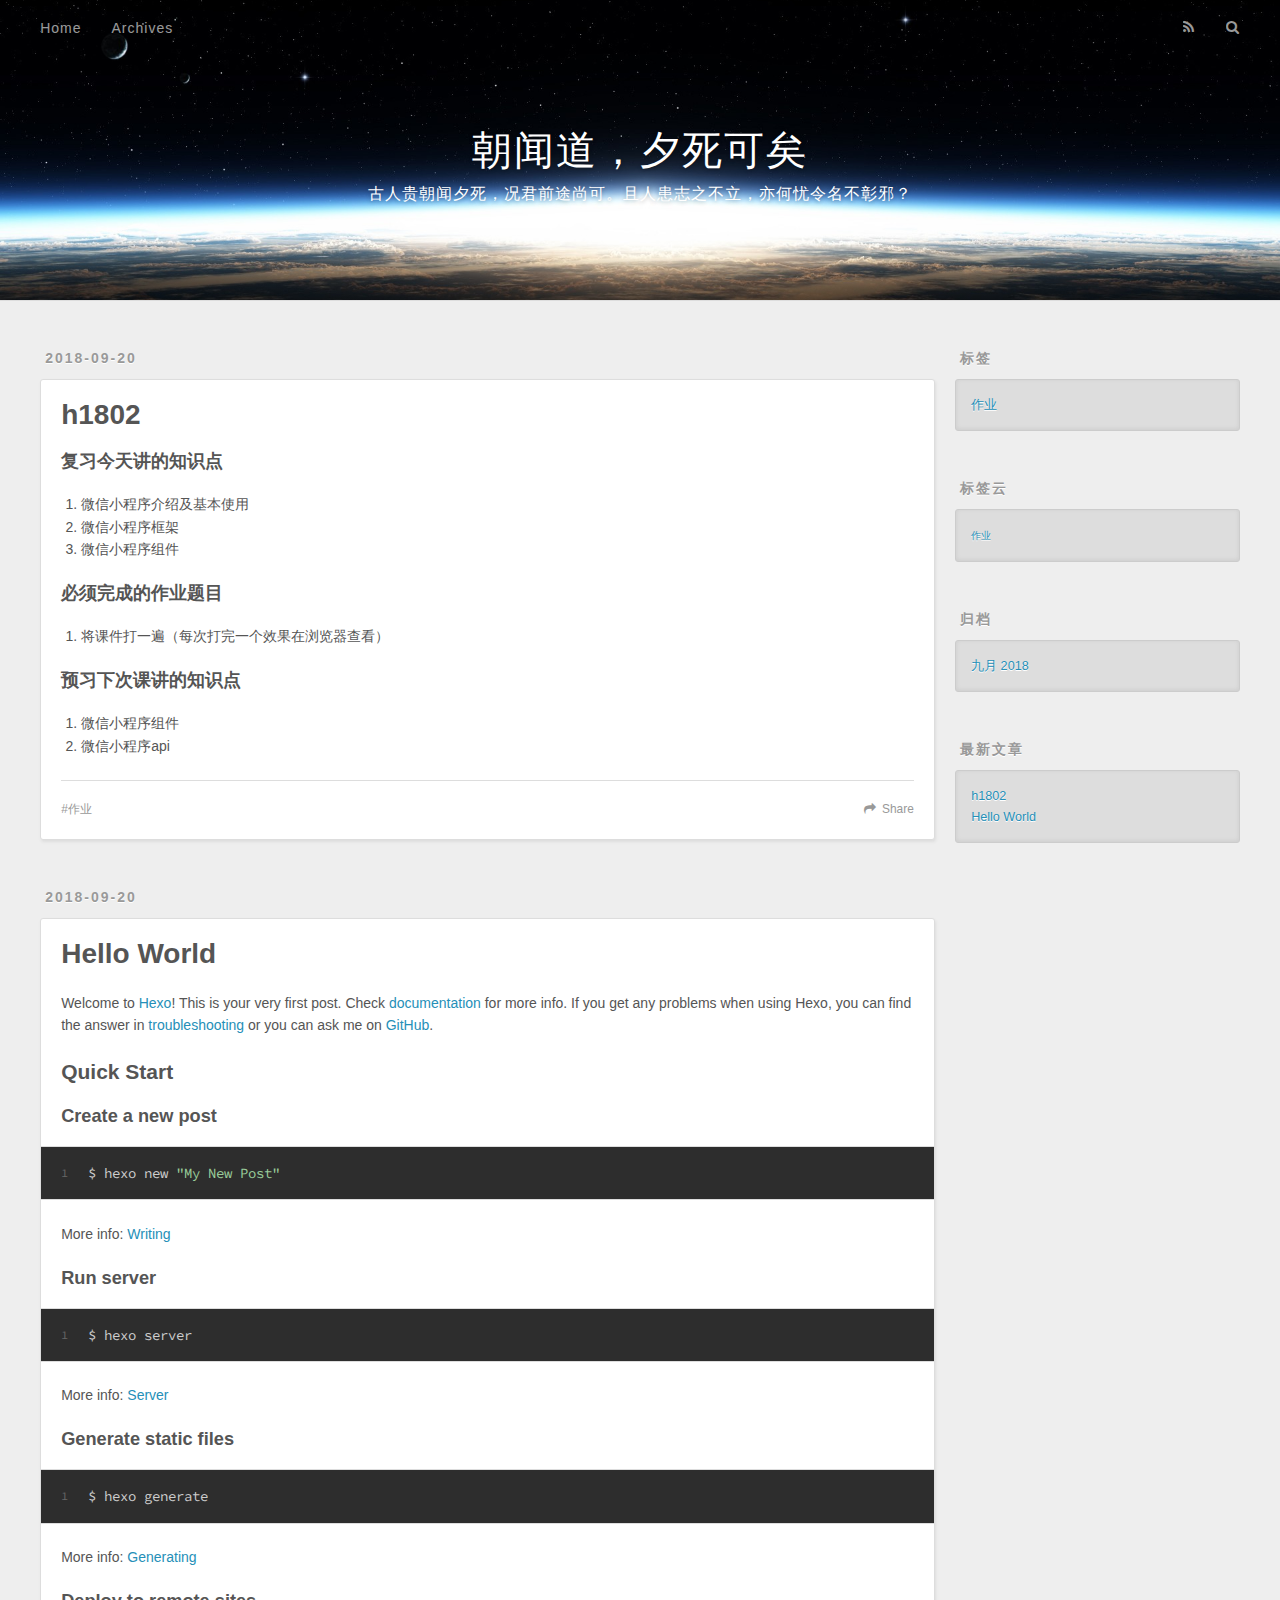
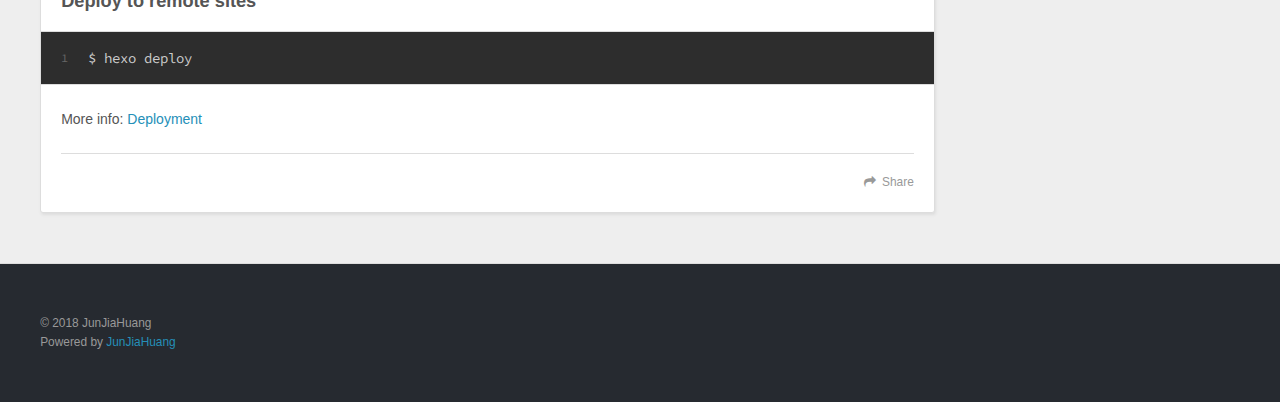
==== index.html @ ec591fe9 "Site updated: 2018-09-20 16:46:03" ====
<!DOCTYPE html>
<html>
<head>
  <meta charset="utf-8">
  

  
  <title>朝闻道，夕死可矣</title>
  <meta name="viewport" content="width=device-width, initial-scale=1, maximum-scale=1">
  <meta property="og:type" content="website">
<meta property="og:title" content="朝闻道，夕死可矣">
<meta property="og:url" content="https://oakeshuang.github.io/index.html">
<meta property="og:site_name" content="朝闻道，夕死可矣">
<meta property="og:locale" content="zh-CN">
<meta name="twitter:card" content="summary">
<meta name="twitter:title" content="朝闻道，夕死可矣">
  
    <link rel="alternate" href="/atom.xml" title="朝闻道，夕死可矣" type="application/atom+xml">
  
  
    <link rel="icon" href="/favicon.png">
  
  
    <link href="//fonts.googleapis.com/css?family=Source+Code+Pro" rel="stylesheet" type="text/css">
  
  <link rel="stylesheet" href="/css/style.css">
</head>

<body>
  <div id="container">
    <div id="wrap">
      <header id="header">
  <div id="banner"></div>
  <div id="header-outer" class="outer">
    <div id="header-title" class="inner">
      <h1 id="logo-wrap">
        <a href="/" id="logo">朝闻道，夕死可矣</a>
      </h1>
      
        <h2 id="subtitle-wrap">
          <a href="/" id="subtitle">古人贵朝闻夕死，况君前途尚可。且人患志之不立，亦何忧令名不彰邪？</a>
        </h2>
      
    </div>
    <div id="header-inner" class="inner">
      <nav id="main-nav">
        <a id="main-nav-toggle" class="nav-icon"></a>
        
          <a class="main-nav-link" href="/">Home</a>
        
          <a class="main-nav-link" href="/archives">Archives</a>
        
      </nav>
      <nav id="sub-nav">
        
          <a id="nav-rss-link" class="nav-icon" href="/atom.xml" title="RSS Feed"></a>
        
        <a id="nav-search-btn" class="nav-icon" title="搜索"></a>
      </nav>
      <div id="search-form-wrap">
        <form action="//google.com/search" method="get" accept-charset="UTF-8" class="search-form"><input type="search" name="q" class="search-form-input" placeholder="Search"><button type="submit" class="search-form-submit">&#xF002;</button><input type="hidden" name="sitesearch" value="https://oakeshuang.github.io"></form>
      </div>
    </div>
  </div>
</header>
      <div class="outer">
        <section id="main">
  
    <article id="post-作业" class="article article-type-post" itemscope itemprop="blogPost">
  <div class="article-meta">
    <a href="/2018/09/20/作业/" class="article-date">
  <time datetime="2018-09-20T04:34:14.000Z" itemprop="datePublished">2018-09-20</time>
</a>
    
  </div>
  <div class="article-inner">
    
    
      <header class="article-header">
        
  
    <h1 itemprop="name">
      <a class="article-title" href="/2018/09/20/作业/">h1802</a>
    </h1>
  

      </header>
    
    <div class="article-entry" itemprop="articleBody">
      
        <h3 id="复习今天讲的知识点"><a href="#复习今天讲的知识点" class="headerlink" title="复习今天讲的知识点"></a>复习今天讲的知识点</h3><ol>
<li>微信小程序介绍及基本使用</li>
<li>微信小程序框架</li>
<li>微信小程序组件</li>
</ol>
<h3 id="必须完成的作业题目"><a href="#必须完成的作业题目" class="headerlink" title="必须完成的作业题目"></a>必须完成的作业题目</h3><ol>
<li>将课件打一遍（每次打完一个效果在浏览器查看）</li>
</ol>
<h3 id="预习下次课讲的知识点"><a href="#预习下次课讲的知识点" class="headerlink" title="预习下次课讲的知识点"></a>预习下次课讲的知识点</h3><ol>
<li>微信小程序组件</li>
<li>微信小程序api</li>
</ol>

      
    </div>
    <footer class="article-footer">
      <a data-url="https://oakeshuang.github.io/2018/09/20/作业/" data-id="cjmac04m60001xkizl64sdltg" class="article-share-link">Share</a>
      
      
  <ul class="article-tag-list"><li class="article-tag-list-item"><a class="article-tag-list-link" href="/tags/作业/">作业</a></li></ul>

    </footer>
  </div>
  
</article>


  
    <article id="post-hello-world" class="article article-type-post" itemscope itemprop="blogPost">
  <div class="article-meta">
    <a href="/2018/09/20/hello-world/" class="article-date">
  <time datetime="2018-09-20T03:56:49.287Z" itemprop="datePublished">2018-09-20</time>
</a>
    
  </div>
  <div class="article-inner">
    
    
      <header class="article-header">
        
  
    <h1 itemprop="name">
      <a class="article-title" href="/2018/09/20/hello-world/">Hello World</a>
    </h1>
  

      </header>
    
    <div class="article-entry" itemprop="articleBody">
      
        <p>Welcome to <a href="https://hexo.io/" target="_blank" rel="noopener">Hexo</a>! This is your very first post. Check <a href="https://hexo.io/docs/" target="_blank" rel="noopener">documentation</a> for more info. If you get any problems when using Hexo, you can find the answer in <a href="https://hexo.io/docs/troubleshooting.html" target="_blank" rel="noopener">troubleshooting</a> or you can ask me on <a href="https://github.com/hexojs/hexo/issues" target="_blank" rel="noopener">GitHub</a>.</p>
<h2 id="Quick-Start"><a href="#Quick-Start" class="headerlink" title="Quick Start"></a>Quick Start</h2><h3 id="Create-a-new-post"><a href="#Create-a-new-post" class="headerlink" title="Create a new post"></a>Create a new post</h3><figure class="highlight bash"><table><tr><td class="gutter"><pre><span class="line">1</span><br></pre></td><td class="code"><pre><span class="line">$ hexo new <span class="string">"My New Post"</span></span><br></pre></td></tr></table></figure>
<p>More info: <a href="https://hexo.io/docs/writing.html" target="_blank" rel="noopener">Writing</a></p>
<h3 id="Run-server"><a href="#Run-server" class="headerlink" title="Run server"></a>Run server</h3><figure class="highlight bash"><table><tr><td class="gutter"><pre><span class="line">1</span><br></pre></td><td class="code"><pre><span class="line">$ hexo server</span><br></pre></td></tr></table></figure>
<p>More info: <a href="https://hexo.io/docs/server.html" target="_blank" rel="noopener">Server</a></p>
<h3 id="Generate-static-files"><a href="#Generate-static-files" class="headerlink" title="Generate static files"></a>Generate static files</h3><figure class="highlight bash"><table><tr><td class="gutter"><pre><span class="line">1</span><br></pre></td><td class="code"><pre><span class="line">$ hexo generate</span><br></pre></td></tr></table></figure>
<p>More info: <a href="https://hexo.io/docs/generating.html" target="_blank" rel="noopener">Generating</a></p>
<h3 id="Deploy-to-remote-sites"><a href="#Deploy-to-remote-sites" class="headerlink" title="Deploy to remote sites"></a>Deploy to remote sites</h3><figure class="highlight bash"><table><tr><td class="gutter"><pre><span class="line">1</span><br></pre></td><td class="code"><pre><span class="line">$ hexo deploy</span><br></pre></td></tr></table></figure>
<p>More info: <a href="https://hexo.io/docs/deployment.html" target="_blank" rel="noopener">Deployment</a></p>

      
    </div>
    <footer class="article-footer">
      <a data-url="https://oakeshuang.github.io/2018/09/20/hello-world/" data-id="cjmac04km0000xkiz90jzgqyy" class="article-share-link">Share</a>
      
      
    </footer>
  </div>
  
</article>


  


</section>
        
          <aside id="sidebar">
  
    

  
    
  <div class="widget-wrap">
    <h3 class="widget-title">标签</h3>
    <div class="widget">
      <ul class="tag-list"><li class="tag-list-item"><a class="tag-list-link" href="/tags/作业/">作业</a></li></ul>
    </div>
  </div>


  
    
  <div class="widget-wrap">
    <h3 class="widget-title">标签云</h3>
    <div class="widget tagcloud">
      <a href="/tags/作业/" style="font-size: 10px;">作业</a>
    </div>
  </div>

  
    
  <div class="widget-wrap">
    <h3 class="widget-title">归档</h3>
    <div class="widget">
      <ul class="archive-list"><li class="archive-list-item"><a class="archive-list-link" href="/archives/2018/09/">九月 2018</a></li></ul>
    </div>
  </div>


  
    
  <div class="widget-wrap">
    <h3 class="widget-title">最新文章</h3>
    <div class="widget">
      <ul>
        
          <li>
            <a href="/2018/09/20/作业/">h1802</a>
          </li>
        
          <li>
            <a href="/2018/09/20/hello-world/">Hello World</a>
          </li>
        
      </ul>
    </div>
  </div>

  
</aside>
        
      </div>
      <footer id="footer">
  
  <div class="outer">
    <div id="footer-info" class="inner">
      &copy; 2018 JunJiaHuang<br>
      Powered by <a href="https://oakeshuang.github.io/" target="_blank">JunJiaHuang</a>
    </div>
  </div>
</footer>
    </div>
    <nav id="mobile-nav">
  
    <a href="/" class="mobile-nav-link">Home</a>
  
    <a href="/archives" class="mobile-nav-link">Archives</a>
  
</nav>
    

<script src="/js/jquery.min.js"></script>


  <link rel="stylesheet" href="/fancybox/jquery.fancybox.css">
  <script src="/fancybox/jquery.fancybox.pack.js"></script>


<script src="/js/script.js"></script>



  </div>
</body>
</html>
---- css/style.css ----
body {
  width: 100%;
}
body:before,
body:after {
  content: "";
  display: table;
}
body:after {
  clear: both;
}
html,
body,
div,
span,
applet,
object,
iframe,
h1,
h2,
h3,
h4,
h5,
h6,
p,
blockquote,
pre,
a,
abbr,
acronym,
address,
big,
cite,
code,
del,
dfn,
em,
img,
ins,
kbd,
q,
s,
samp,
small,
strike,
strong,
sub,
sup,
tt,
var,
dl,
dt,
dd,
ol,
ul,
li,
fieldset,
form,
label,
legend,
table,
caption,
tbody,
tfoot,
thead,
tr,
th,
td {
  margin: 0;
  padding: 0;
  border: 0;
  outline: 0;
  font-weight: inherit;
  font-style: inherit;
  font-family: inherit;
  font-size: 100%;
  vertical-align: baseline;
}
body {
  line-height: 1;
  color: #000;
  background: #fff;
}
ol,
ul {
  list-style: none;
}
table {
  border-collapse: separate;
  border-spacing: 0;
  vertical-align: middle;
}
caption,
th,
td {
  text-align: left;
  font-weight: normal;
  vertical-align: middle;
}
a img {
  border: none;
}
input,
button {
  margin: 0;
  padding: 0;
}
input::-moz-focus-inner,
button::-moz-focus-inner {
  border: 0;
  padding: 0;
}
@font-face {
  font-family: FontAwesome;
  font-style: normal;
  font-weight: normal;
  src: url("fonts/fontawesome-webfont.eot?v=#4.0.3");
  src: url("fonts/fontawesome-webfont.eot?#iefix&v=#4.0.3") format("embedded-opentype"), url("fonts/fontawesome-webfont.woff?v=#4.0.3") format("woff"), url("fonts/fontawesome-webfont.ttf?v=#4.0.3") format("truetype"), url("fonts/fontawesome-webfont.svg#fontawesomeregular?v=#4.0.3") format("svg");
}
html,
body,
#container {
  height: 100%;
}
body {
  background: #eee;
  font: 14px -apple-system, BlinkMacSystemFont, "Segoe UI", "Roboto", "Oxygen", "Ubuntu", "Cantarell", "Fira Sans", "Droid Sans", "Helvetica Neue", sans-serif;
  -webkit-text-size-adjust: 100%;
}
.outer {
  max-width: 1220px;
  margin: 0 auto;
  padding: 0 20px;
}
.outer:before,
.outer:after {
  content: "";
  display: table;
}
.outer:after {
  clear: both;
}
.inner {
  display: inline;
  float: left;
  width: 98.33333333333333%;
  margin: 0 0.833333333333333%;
}
.left,
.alignleft {
  float: left;
}
.right,
.alignright {
  float: right;
}
.clear {
  clear: both;
}
#container {
  position: relative;
}
.mobile-nav-on {
  overflow: hidden;
}
#wrap {
  height: 100%;
  width: 100%;
  position: absolute;
  top: 0;
  left: 0;
  -webkit-transition: 0.2s ease-out;
  -moz-transition: 0.2s ease-out;
  -ms-transition: 0.2s ease-out;
  transition: 0.2s ease-out;
  z-index: 1;
  background: #eee;
}
.mobile-nav-on #wrap {
  left: 280px;
}
@media screen and (min-width: 768px) {
  #main {
    display: inline;
    float: left;
    width: 73.33333333333333%;
    margin: 0 0.833333333333333%;
  }
}
.article-date,
.article-category-link,
.archive-year,
.widget-title {
  text-decoration: none;
  text-transform: uppercase;
  letter-spacing: 2px;
  color: #999;
  margin-bottom: 1em;
  margin-left: 5px;
  line-height: 1em;
  text-shadow: 0 1px #fff;
  font-weight: bold;
}
.article-inner,
.archive-article-inner {
  background: #fff;
  -webkit-box-shadow: 1px 2px 3px #ddd;
  box-shadow: 1px 2px 3px #ddd;
  border: 1px solid #ddd;
  border-radius: 3px;
}
.article-entry h1,
.widget h1 {
  font-size: 2em;
}
.article-entry h2,
.widget h2 {
  font-size: 1.5em;
}
.article-entry h3,
.widget h3 {
  font-size: 1.3em;
}
.article-entry h4,
.widget h4 {
  font-size: 1.2em;
}
.article-entry h5,
.widget h5 {
  font-size: 1em;
}
.article-entry h6,
.widget h6 {
  font-size: 1em;
  color: #999;
}
.article-entry hr,
.widget hr {
  border: 1px dashed #ddd;
}
.article-entry strong,
.widget strong {
  font-weight: bold;
}
.article-entry em,
.widget em,
.article-entry cite,
.widget cite {
  font-style: italic;
}
.article-entry sup,
.widget sup,
.article-entry sub,
.widget sub {
  font-size: 0.75em;
  line-height: 0;
  position: relative;
  vertical-align: baseline;
}
.article-entry sup,
.widget sup {
  top: -0.5em;
}
.article-entry sub,
.widget sub {
  bottom: -0.2em;
}
.article-entry small,
.widget small {
  font-size: 0.85em;
}
.article-entry acronym,
.widget acronym,
.article-entry abbr,
.widget abbr {
  border-bottom: 1px dotted;
}
.article-entry ul,
.widget ul,
.article-entry ol,
.widget ol,
.article-entry dl,
.widget dl {
  margin: 0 20px;
  line-height: 1.6em;
}
.article-entry ul ul,
.widget ul ul,
.article-entry ol ul,
.widget ol ul,
.article-entry ul ol,
.widget ul ol,
.article-entry ol ol,
.widget ol ol {
  margin-top: 0;
  margin-bottom: 0;
}
.article-entry ul,
.widget ul {
  list-style: disc;
}
.article-entry ol,
.widget ol {
  list-style: decimal;
}
.article-entry dt,
.widget dt {
  font-weight: bold;
}
#header {
  height: 300px;
  position: relative;
  border-bottom: 1px solid #ddd;
}
#header:before,
#header:after {
  content: "";
  position: absolute;
  left: 0;
  right: 0;
  height: 40px;
}
#header:before {
  top: 0;
  background: -webkit-linear-gradient(rgba(0,0,0,0.2), transparent);
  background: -moz-linear-gradient(rgba(0,0,0,0.2), transparent);
  background: -ms-linear-gradient(rgba(0,0,0,0.2), transparent);
  background: linear-gradient(rgba(0,0,0,0.2), transparent);
}
#header:after {
  bottom: 0;
  background: -webkit-linear-gradient(transparent, rgba(0,0,0,0.2));
  background: -moz-linear-gradient(transparent, rgba(0,0,0,0.2));
  background: -ms-linear-gradient(transparent, rgba(0,0,0,0.2));
  background: linear-gradient(transparent, rgba(0,0,0,0.2));
}
#header-outer {
  height: 100%;
  position: relative;
}
#header-inner {
  position: relative;
  overflow: hidden;
}
#banner {
  position: absolute;
  top: 0;
  left: 0;
  width: 100%;
  height: 100%;
  background: url("images/banner.jpg") center #000;
  -webkit-background-size: cover;
  -moz-background-size: cover;
  background-size: cover;
  z-index: -1;
}
#header-title {
  text-align: center;
  height: 40px;
  position: absolute;
  top: 50%;
  left: 0;
  margin-top: -20px;
}
#logo,
#subtitle {
  text-decoration: none;
  color: #fff;
  font-weight: 300;
  text-shadow: 0 1px 4px rgba(0,0,0,0.3);
}
#logo {
  font-size: 40px;
  line-height: 40px;
  letter-spacing: 2px;
}
#subtitle {
  font-size: 16px;
  line-height: 16px;
  letter-spacing: 1px;
}
#subtitle-wrap {
  margin-top: 16px;
}
#main-nav {
  float: left;
  margin-left: -15px;
}
.nav-icon,
.main-nav-link {
  float: left;
  color: #fff;
  opacity: 0.6;
  text-decoration: none;
  text-shadow: 0 1px rgba(0,0,0,0.2);
  -webkit-transition: opacity 0.2s;
  -moz-transition: opacity 0.2s;
  -ms-transition: opacity 0.2s;
  transition: opacity 0.2s;
  display: block;
  padding: 20px 15px;
}
.nav-icon:hover,
.main-nav-link:hover {
  opacity: 1;
}
.nav-icon {
  font-family: FontAwesome;
  text-align: center;
  font-size: 14px;
  width: 14px;
  height: 14px;
  padding: 20px 15px;
  position: relative;
  cursor: pointer;
}
.main-nav-link {
  font-weight: 300;
  letter-spacing: 1px;
}
@media screen and (max-width: 479px) {
  .main-nav-link {
    display: none;
  }
}
#main-nav-toggle {
  display: none;
}
#main-nav-toggle:before {
  content: "\f0c9";
}
@media screen and (max-width: 479px) {
  #main-nav-toggle {
    display: block;
  }
}
#sub-nav {
  float: right;
  margin-right: -15px;
}
#nav-rss-link:before {
  content: "\f09e";
}
#nav-search-btn:before {
  content: "\f002";
}
#search-form-wrap {
  position: absolute;
  top: 15px;
  width: 150px;
  height: 30px;
  right: -150px;
  opacity: 0;
  -webkit-transition: 0.2s ease-out;
  -moz-transition: 0.2s ease-out;
  -ms-transition: 0.2s ease-out;
  transition: 0.2s ease-out;
}
#search-form-wrap.on {
  opacity: 1;
  right: 0;
}
@media screen and (max-width: 479px) {
  #search-form-wrap {
    width: 100%;
    right: -100%;
  }
}
.search-form {
  position: absolute;
  top: 0;
  left: 0;
  right: 0;
  background: #fff;
  padding: 5px 15px;
  border-radius: 15px;
  -webkit-box-shadow: 0 0 10px rgba(0,0,0,0.3);
  box-shadow: 0 0 10px rgba(0,0,0,0.3);
}
.search-form-input {
  border: none;
  background: none;
  color: #555;
  width: 100%;
  font: 13px -apple-system, BlinkMacSystemFont, "Segoe UI", "Roboto", "Oxygen", "Ubuntu", "Cantarell", "Fira Sans", "Droid Sans", "Helvetica Neue", sans-serif;
  outline: none;
}
.search-form-input::-webkit-search-results-decoration,
.search-form-input::-webkit-search-cancel-button {
  -webkit-appearance: none;
}
.search-form-submit {
  position: absolute;
  top: 50%;
  right: 10px;
  margin-top: -7px;
  font: 13px FontAwesome;
  border: none;
  background: none;
  color: #bbb;
  cursor: pointer;
}
.search-form-submit:hover,
.search-form-submit:focus {
  color: #777;
}
.article {
  margin: 50px 0;
}
.article-inner {
  overflow: hidden;
}
.article-meta:before,
.article-meta:after {
  content: "";
  display: table;
}
.article-meta:after {
  clear: both;
}
.article-date {
  float: left;
}
.article-category {
  float: left;
  line-height: 1em;
  color: #ccc;
  text-shadow: 0 1px #fff;
  margin-left: 8px;
}
.article-category:before {
  content: "\2022";
}
.article-category-link {
  margin: 0 12px 1em;
}
.article-header {
  padding: 20px 20px 0;
}
.article-title {
  text-decoration: none;
  font-size: 2em;
  font-weight: bold;
  color: #555;
  line-height: 1.1em;
  -webkit-transition: color 0.2s;
  -moz-transition: color 0.2s;
  -ms-transition: color 0.2s;
  transition: color 0.2s;
}
a.article-title:hover {
  color: #258fb8;
}
.article-entry {
  color: #555;
  padding: 0 20px;
}
.article-entry:before,
.article-entry:after {
  content: "";
  display: table;
}
.article-entry:after {
  clear: both;
}
.article-entry p,
.article-entry table {
  line-height: 1.6em;
  margin: 1.6em 0;
}
.article-entry h1,
.article-entry h2,
.article-entry h3,
.article-entry h4,
.article-entry h5,
.article-entry h6 {
  font-weight: bold;
}
.article-entry h1,
.article-entry h2,
.article-entry h3,
.article-entry h4,
.article-entry h5,
.article-entry h6 {
  line-height: 1.1em;
  margin: 1.1em 0;
}
.article-entry a {
  color: #258fb8;
  text-decoration: none;
}
.article-entry a:hover {
  text-decoration: underline;
}
.article-entry ul,
.article-entry ol,
.article-entry dl {
  margin-top: 1.6em;
  margin-bottom: 1.6em;
}
.article-entry img,
.article-entry video {
  max-width: 100%;
  height: auto;
  display: block;
  margin: auto;
}
.article-entry iframe {
  border: none;
}
.article-entry table {
  width: 100%;
  border-collapse: collapse;
  border-spacing: 0;
}
.article-entry th {
  font-weight: bold;
  border-bottom: 3px solid #ddd;
  padding-bottom: 0.5em;
}
.article-entry td {
  border-bottom: 1px solid #ddd;
  padding: 10px 0;
}
.article-entry blockquote {
  font-family: Georgia, "Times New Roman", serif;
  font-size: 1.4em;
  margin: 1.6em 20px;
  text-align: center;
}
.article-entry blockquote footer {
  font-size: 14px;
  margin: 1.6em 0;
  font-family: -apple-system, BlinkMacSystemFont, "Segoe UI", "Roboto", "Oxygen", "Ubuntu", "Cantarell", "Fira Sans", "Droid Sans", "Helvetica Neue", sans-serif;
}
.article-entry blockquote footer cite:before {
  content: "—";
  padding: 0 0.5em;
}
.article-entry .pullquote {
  text-align: left;
  width: 45%;
  margin: 0;
}
.article-entry .pullquote.left {
  margin-left: 0.5em;
  margin-right: 1em;
}
.article-entry .pullquote.right {
  margin-right: 0.5em;
  margin-left: 1em;
}
.article-entry .caption {
  color: #999;
  display: block;
  font-size: 0.9em;
  margin-top: 0.5em;
  position: relative;
  text-align: center;
}
.article-entry .video-container {
  position: relative;
  padding-top: 56.25%;
  height: 0;
  overflow: hidden;
}
.article-entry .video-container iframe,
.article-entry .video-container object,
.article-entry .video-container embed {
  position: absolute;
  top: 0;
  left: 0;
  width: 100%;
  height: 100%;
  margin-top: 0;
}
.article-more-link a {
  display: inline-block;
  line-height: 1em;
  padding: 6px 15px;
  border-radius: 15px;
  background: #eee;
  color: #999;
  text-shadow: 0 1px #fff;
  text-decoration: none;
}
.article-more-link a:hover {
  background: #258fb8;
  color: #fff;
  text-decoration: none;
  text-shadow: 0 1px #1e7293;
}
.article-footer {
  font-size: 0.85em;
  line-height: 1.6em;
  border-top: 1px solid #ddd;
  padding-top: 1.6em;
  margin: 0 20px 20px;
}
.article-footer:before,
.article-footer:after {
  content: "";
  display: table;
}
.article-footer:after {
  clear: both;
}
.article-footer a {
  color: #999;
  text-decoration: none;
}
.article-footer a:hover {
  color: #555;
}
.article-tag-list-item {
  float: left;
  margin-right: 10px;
}
.article-tag-list-link:before {
  content: "#";
}
.article-comment-link {
  float: right;
}
.article-comment-link:before {
  content: "\f075";
  font-family: FontAwesome;
  padding-right: 8px;
}
.article-share-link {
  cursor: pointer;
  float: right;
  margin-left: 20px;
}
.article-share-link:before {
  content: "\f064";
  font-family: FontAwesome;
  padding-right: 6px;
}
#article-nav {
  position: relative;
}
#article-nav:before,
#article-nav:after {
  content: "";
  display: table;
}
#article-nav:after {
  clear: both;
}
@media screen and (min-width: 768px) {
  #article-nav {
    margin: 50px 0;
  }
  #article-nav:before {
    width: 8px;
    height: 8px;
    position: absolute;
    top: 50%;
    left: 50%;
    margin-top: -4px;
    margin-left: -4px;
    content: "";
    border-radius: 50%;
    background: #ddd;
    -webkit-box-shadow: 0 1px 2px #fff;
    box-shadow: 0 1px 2px #fff;
  }
}
.article-nav-link-wrap {
  text-decoration: none;
  text-shadow: 0 1px #fff;
  color: #999;
  -webkit-box-sizing: border-box;
  -moz-box-sizing: border-box;
  box-sizing: border-box;
  margin-top: 50px;
  text-align: center;
  display: block;
}
.article-nav-link-wrap:hover {
  color: #555;
}
@media screen and (min-width: 768px) {
  .article-nav-link-wrap {
    width: 50%;
    margin-top: 0;
  }
}
@media screen and (min-width: 768px) {
  #article-nav-newer {
    float: left;
    text-align: right;
    padding-right: 20px;
  }
}
@media screen and (min-width: 768px) {
  #article-nav-older {
    float: right;
    text-align: left;
    padding-left: 20px;
  }
}
.article-nav-caption {
  text-transform: uppercase;
  letter-spacing: 2px;
  color: #ddd;
  line-height: 1em;
  font-weight: bold;
}
#article-nav-newer .article-nav-caption {
  margin-right: -2px;
}
.article-nav-title {
  font-size: 0.85em;
  line-height: 1.6em;
  margin-top: 0.5em;
}
.article-share-box {
  position: absolute;
  display: none;
  background: #fff;
  -webkit-box-shadow: 1px 2px 10px rgba(0,0,0,0.2);
  box-shadow: 1px 2px 10px rgba(0,0,0,0.2);
  border-radius: 3px;
  margin-left: -145px;
  overflow: hidden;
  z-index: 1;
}
.article-share-box.on {
  display: block;
}
.article-share-input {
  width: 100%;
  background: none;
  -webkit-box-sizing: border-box;
  -moz-box-sizing: border-box;
  box-sizing: border-box;
  font: 14px -apple-system, BlinkMacSystemFont, "Segoe UI", "Roboto", "Oxygen", "Ubuntu", "Cantarell", "Fira Sans", "Droid Sans", "Helvetica Neue", sans-serif;
  padding: 0 15px;
  color: #555;
  outline: none;
  border: 1px solid #ddd;
  border-radius: 3px 3px 0 0;
  height: 36px;
  line-height: 36px;
}
.article-share-links {
  background: #eee;
}
.article-share-links:before,
.article-share-links:after {
  content: "";
  display: table;
}
.article-share-links:after {
  clear: both;
}
.article-share-twitter,
.article-share-facebook,
.article-share-pinterest,
.article-share-google {
  width: 50px;
  height: 36px;
  display: block;
  float: left;
  position: relative;
  color: #999;
  text-shadow: 0 1px #fff;
}
.article-share-twitter:before,
.article-share-facebook:before,
.article-share-pinterest:before,
.article-share-google:before {
  font-size: 20px;
  font-family: FontAwesome;
  width: 20px;
  height: 20px;
  position: absolute;
  top: 50%;
  left: 50%;
  margin-top: -10px;
  margin-left: -10px;
  text-align: center;
}
.article-share-twitter:hover,
.article-share-facebook:hover,
.article-share-pinterest:hover,
.article-share-google:hover {
  color: #fff;
}
.article-share-twitter:before {
  content: "\f099";
}
.article-share-twitter:hover {
  background: #00aced;
  text-shadow: 0 1px #008abe;
}
.article-share-facebook:before {
  content: "\f09a";
}
.article-share-facebook:hover {
  background: #3b5998;
  text-shadow: 0 1px #2f477a;
}
.article-share-pinterest:before {
  content: "\f0d2";
}
.article-share-pinterest:hover {
  background: #cb2027;
  text-shadow: 0 1px #a21a1f;
}
.article-share-google:before {
  content: "\f0d5";
}
.article-share-google:hover {
  background: #dd4b39;
  text-shadow: 0 1px #be3221;
}
.article-gallery {
  background: #000;
  position: relative;
}
.article-gallery-photos {
  position: relative;
  overflow: hidden;
}
.article-gallery-img {
  display: none;
  max-width: 100%;
}
.article-gallery-img:first-child {
  display: block;
}
.article-gallery-img.loaded {
  position: absolute;
  display: block;
}
.article-gallery-img img {
  display: block;
  max-width: 100%;
  margin: 0 auto;
}
#comments {
  background: #fff;
  -webkit-box-shadow: 1px 2px 3px #ddd;
  box-shadow: 1px 2px 3px #ddd;
  padding: 20px;
  border: 1px solid #ddd;
  border-radius: 3px;
  margin: 50px 0;
}
#comments a {
  color: #258fb8;
}
.archives-wrap {
  margin: 50px 0;
}
.archives:before,
.archives:after {
  content: "";
  display: table;
}
.archives:after {
  clear: both;
}
.archive-year-wrap {
  margin-bottom: 1em;
}
.archives {
  -webkit-column-gap: 10px;
  -moz-column-gap: 10px;
  column-gap: 10px;
}
@media screen and (min-width: 480px) and (max-width: 767px) {
  .archives {
    -webkit-column-count: 2;
    -moz-column-count: 2;
    column-count: 2;
  }
}
@media screen and (min-width: 768px) {
  .archives {
    -webkit-column-count: 3;
    -moz-column-count: 3;
    column-count: 3;
  }
}
.archive-article {
  -webkit-column-break-inside: avoid;
  page-break-inside: avoid;
  overflow: hidden;
  break-inside: avoid-column;
}
.archive-article-inner {
  padding: 10px;
  margin-bottom: 15px;
}
.archive-article-title {
  text-decoration: none;
  font-weight: bold;
  color: #555;
  -webkit-transition: color 0.2s;
  -moz-transition: color 0.2s;
  -ms-transition: color 0.2s;
  transition: color 0.2s;
  line-height: 1.6em;
}
.archive-article-title:hover {
  color: #258fb8;
}
.archive-article-footer {
  margin-top: 1em;
}
.archive-article-date {
  color: #999;
  text-decoration: none;
  font-size: 0.85em;
  line-height: 1em;
  margin-bottom: 0.5em;
  display: block;
}
#page-nav {
  margin: 50px auto;
  background: #fff;
  -webkit-box-shadow: 1px 2px 3px #ddd;
  box-shadow: 1px 2px 3px #ddd;
  border: 1px solid #ddd;
  border-radius: 3px;
  text-align: center;
  color: #999;
  overflow: hidden;
}
#page-nav:before,
#page-nav:after {
  content: "";
  display: table;
}
#page-nav:after {
  clear: both;
}
#page-nav a,
#page-nav span {
  padding: 10px 20px;
  line-height: 1;
  height: 2ex;
}
#page-nav a {
  color: #999;
  text-decoration: none;
}
#page-nav a:hover {
  background: #999;
  color: #fff;
}
#page-nav .prev {
  float: left;
}
#page-nav .next {
  float: right;
}
#page-nav .page-number {
  display: inline-block;
}
@media screen and (max-width: 479px) {
  #page-nav .page-number {
    display: none;
  }
}
#page-nav .current {
  color: #555;
  font-weight: bold;
}
#page-nav .space {
  color: #ddd;
}
#footer {
  background: #262a30;
  padding: 50px 0;
  border-top: 1px solid #ddd;
  color: #999;
}
#footer a {
  color: #258fb8;
  text-decoration: none;
}
#footer a:hover {
  text-decoration: underline;
}
#footer-info {
  line-height: 1.6em;
  font-size: 0.85em;
}
.article-entry pre,
.article-entry .highlight {
  background: #2d2d2d;
  margin: 0 -20px;
  padding: 15px 20px;
  border-style: solid;
  border-color: #ddd;
  border-width: 1px 0;
  overflow: auto;
  color: #ccc;
  line-height: 22.400000000000002px;
}
.article-entry .highlight .gutter pre,
.article-entry .gist .gist-file .gist-data .line-numbers {
  color: #666;
  font-size: 0.85em;
}
.article-entry pre,
.article-entry code {
  font-family: "Source Code Pro", Consolas, Monaco, Menlo, Consolas, monospace;
}
.article-entry code {
  background: #eee;
  text-shadow: 0 1px #fff;
  padding: 0 0.3em;
}
.article-entry pre code {
  background: none;
  text-shadow: none;
  padding: 0;
}
.article-entry .highlight pre {
  border: none;
  margin: 0;
  padding: 0;
}
.article-entry .highlight table {
  margin: 0;
  width: auto;
}
.article-entry .highlight td {
  border: none;
  padding: 0;
}
.article-entry .highlight figcaption {
  font-size: 0.85em;
  color: #999;
  line-height: 1em;
  margin-bottom: 1em;
}
.article-entry .highlight figcaption:before,
.article-entry .highlight figcaption:after {
  content: "";
  display: table;
}
.article-entry .highlight figcaption:after {
  clear: both;
}
.article-entry .highlight figcaption a {
  float: right;
}
.article-entry .highlight .gutter pre {
  text-align: right;
  padding-right: 20px;
}
.article-entry .highlight .line {
  height: 22.400000000000002px;
}
.article-entry .highlight .line.marked {
  background: #515151;
}
.article-entry .gist {
  margin: 0 -20px;
  border-style: solid;
  border-color: #ddd;
  border-width: 1px 0;
  background: #2d2d2d;
  padding: 15px 20px 15px 0;
}
.article-entry .gist .gist-file {
  border: none;
  font-family: "Source Code Pro", Consolas, Monaco, Menlo, Consolas, monospace;
  margin: 0;
}
.article-entry .gist .gist-file .gist-data {
  background: none;
  border: none;
}
.article-entry .gist .gist-file .gist-data .line-numbers {
  background: none;
  border: none;
  padding: 0 20px 0 0;
}
.article-entry .gist .gist-file .gist-data .line-data {
  padding: 0 !important;
}
.article-entry .gist .gist-file .highlight {
  margin: 0;
  padding: 0;
  border: none;
}
.article-entry .gist .gist-file .gist-meta {
  background: #2d2d2d;
  color: #999;
  font: 0.85em -apple-system, BlinkMacSystemFont, "Segoe UI", "Roboto", "Oxygen", "Ubuntu", "Cantarell", "Fira Sans", "Droid Sans", "Helvetica Neue", sans-serif;
  text-shadow: 0 0;
  padding: 0;
  margin-top: 1em;
  margin-left: 20px;
}
.article-entry .gist .gist-file .gist-meta a {
  color: #258fb8;
  font-weight: normal;
}
.article-entry .gist .gist-file .gist-meta a:hover {
  text-decoration: underline;
}
pre .comment,
pre .title {
  color: #999;
}
pre .variable,
pre .attribute,
pre .tag,
pre .regexp,
pre .ruby .constant,
pre .xml .tag .title,
pre .xml .pi,
pre .xml .doctype,
pre .html .doctype,
pre .css .id,
pre .css .class,
pre .css .pseudo {
  color: #f2777a;
}
pre .number,
pre .preprocessor,
pre .built_in,
pre .literal,
pre .params,
pre .constant {
  color: #f99157;
}
pre .class,
pre .ruby .class .title,
pre .css .rules .attribute {
  color: #9c9;
}
pre .string,
pre .value,
pre .inheritance,
pre .header,
pre .ruby .symbol,
pre .xml .cdata {
  color: #9c9;
}
pre .css .hexcolor {
  color: #6cc;
}
pre .function,
pre .python .decorator,
pre .python .title,
pre .ruby .function .title,
pre .ruby .title .keyword,
pre .perl .sub,
pre .javascript .title,
pre .coffeescript .title {
  color: #69c;
}
pre .keyword,
pre .javascript .function {
  color: #c9c;
}
@media screen and (max-width: 479px) {
  #mobile-nav {
    position: absolute;
    top: 0;
    left: 0;
    width: 280px;
    height: 100%;
    background: #191919;
    border-right: 1px solid #fff;
  }
}
@media screen and (max-width: 479px) {
  .mobile-nav-link {
    display: block;
    color: #999;
    text-decoration: none;
    padding: 15px 20px;
    font-weight: bold;
  }
  .mobile-nav-link:hover {
    color: #fff;
  }
}
@media screen and (min-width: 768px) {
  #sidebar {
    display: inline;
    float: left;
    width: 23.333333333333332%;
    margin: 0 0.833333333333333%;
  }
}
.widget-wrap {
  margin: 50px 0;
}
.widget {
  color: #777;
  text-shadow: 0 1px #fff;
  background: #ddd;
  -webkit-box-shadow: 0 -1px 4px #ccc inset;
  box-shadow: 0 -1px 4px #ccc inset;
  border: 1px solid #ccc;
  padding: 15px;
  border-radius: 3px;
}
.widget a {
  color: #258fb8;
  text-decoration: none;
}
.widget a:hover {
  text-decoration: underline;
}
.widget ul ul,
.widget ol ul,
.widget dl ul,
.widget ul ol,
.widget ol ol,
.widget dl ol,
.widget ul dl,
.widget ol dl,
.widget dl dl {
  margin-left: 15px;
  list-style: disc;
}
.widget {
  line-height: 1.6em;
  word-wrap: break-word;
  font-size: 0.9em;
}
.widget ul,
.widget ol {
  list-style: none;
  margin: 0;
}
.widget ul ul,
.widget ol ul,
.widget ul ol,
.widget ol ol {
  margin: 0 20px;
}
.widget ul ul,
.widget ol ul {
  list-style: disc;
}
.widget ul ol,
.widget ol ol {
  list-style: decimal;
}
.category-list-count,
.tag-list-count,
.archive-list-count {
  padding-left: 5px;
  color: #999;
  font-size: 0.85em;
}
.category-list-count:before,
.tag-list-count:before,
.archive-list-count:before {
  content: "(";
}
.category-list-count:after,
.tag-list-count:after,
.archive-list-count:after {
  content: ")";
}
.tagcloud a {
  margin-right: 5px;
  display: inline-block;
}
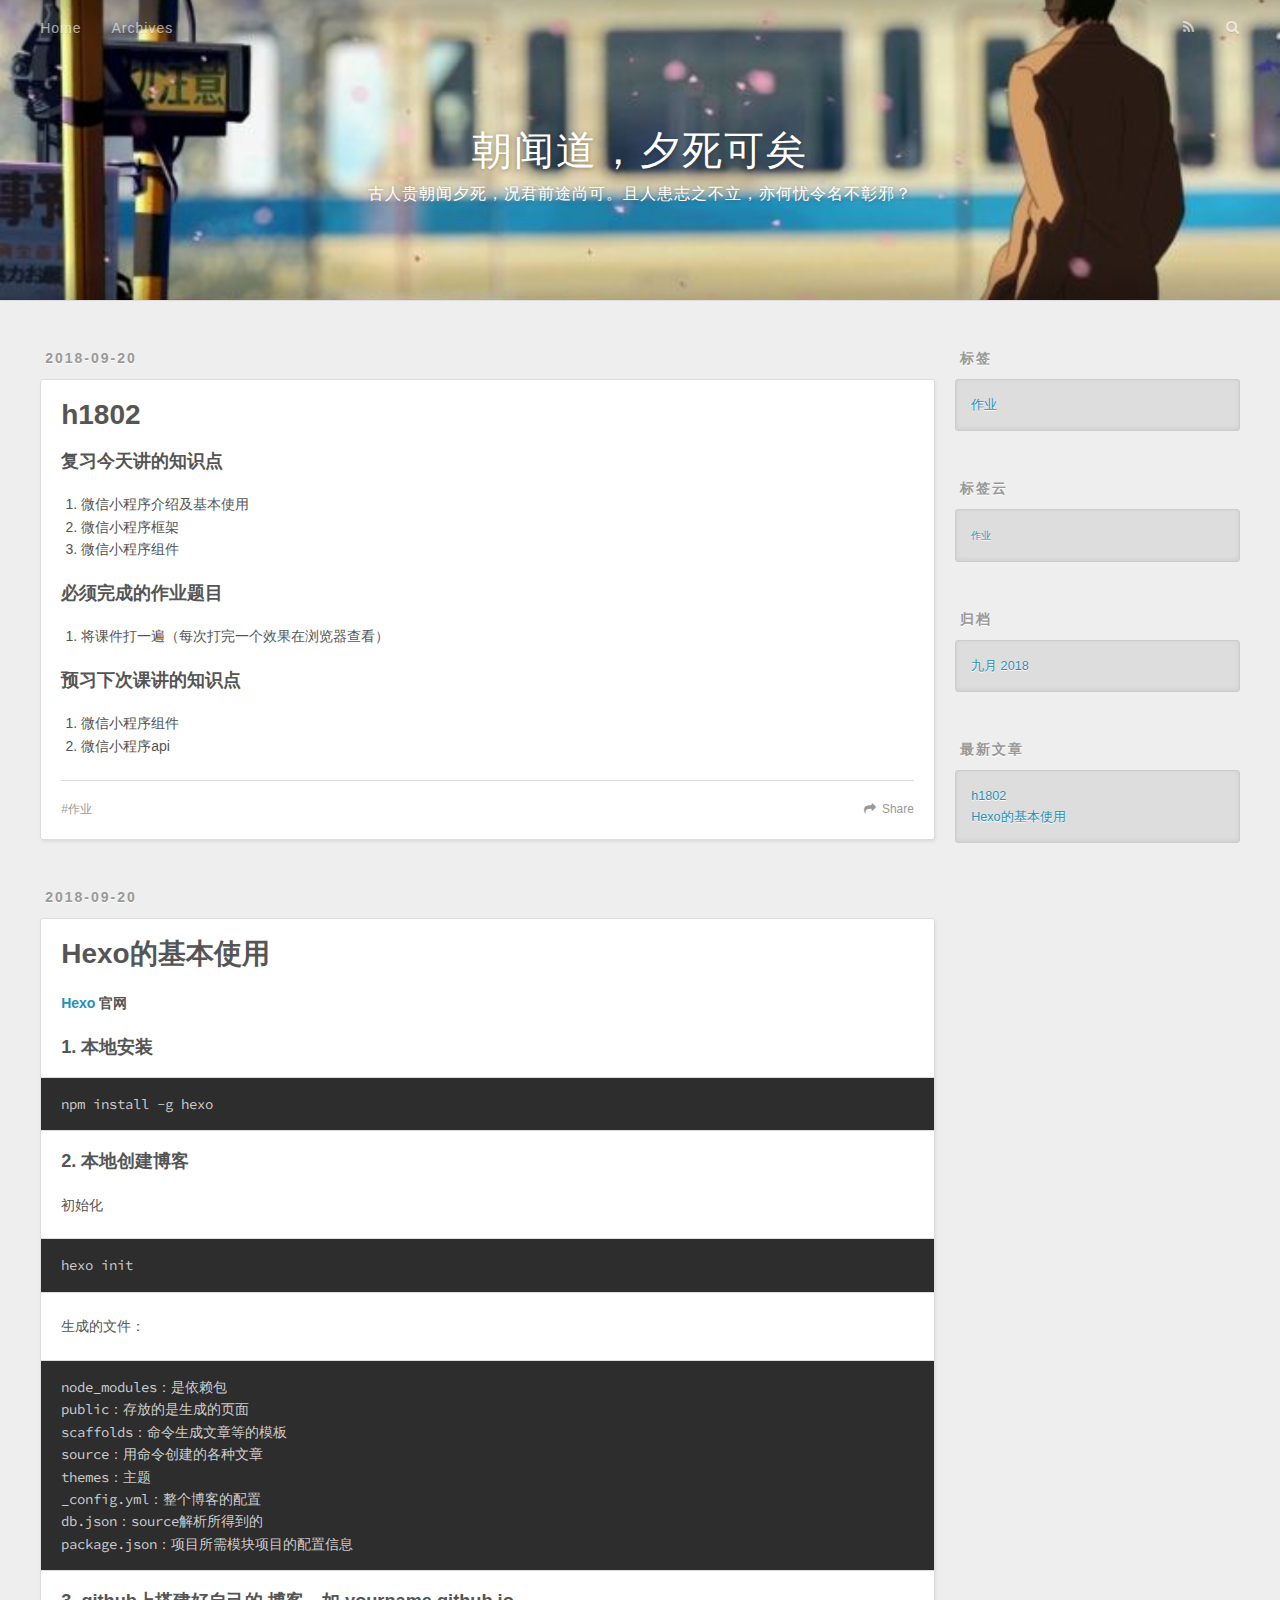
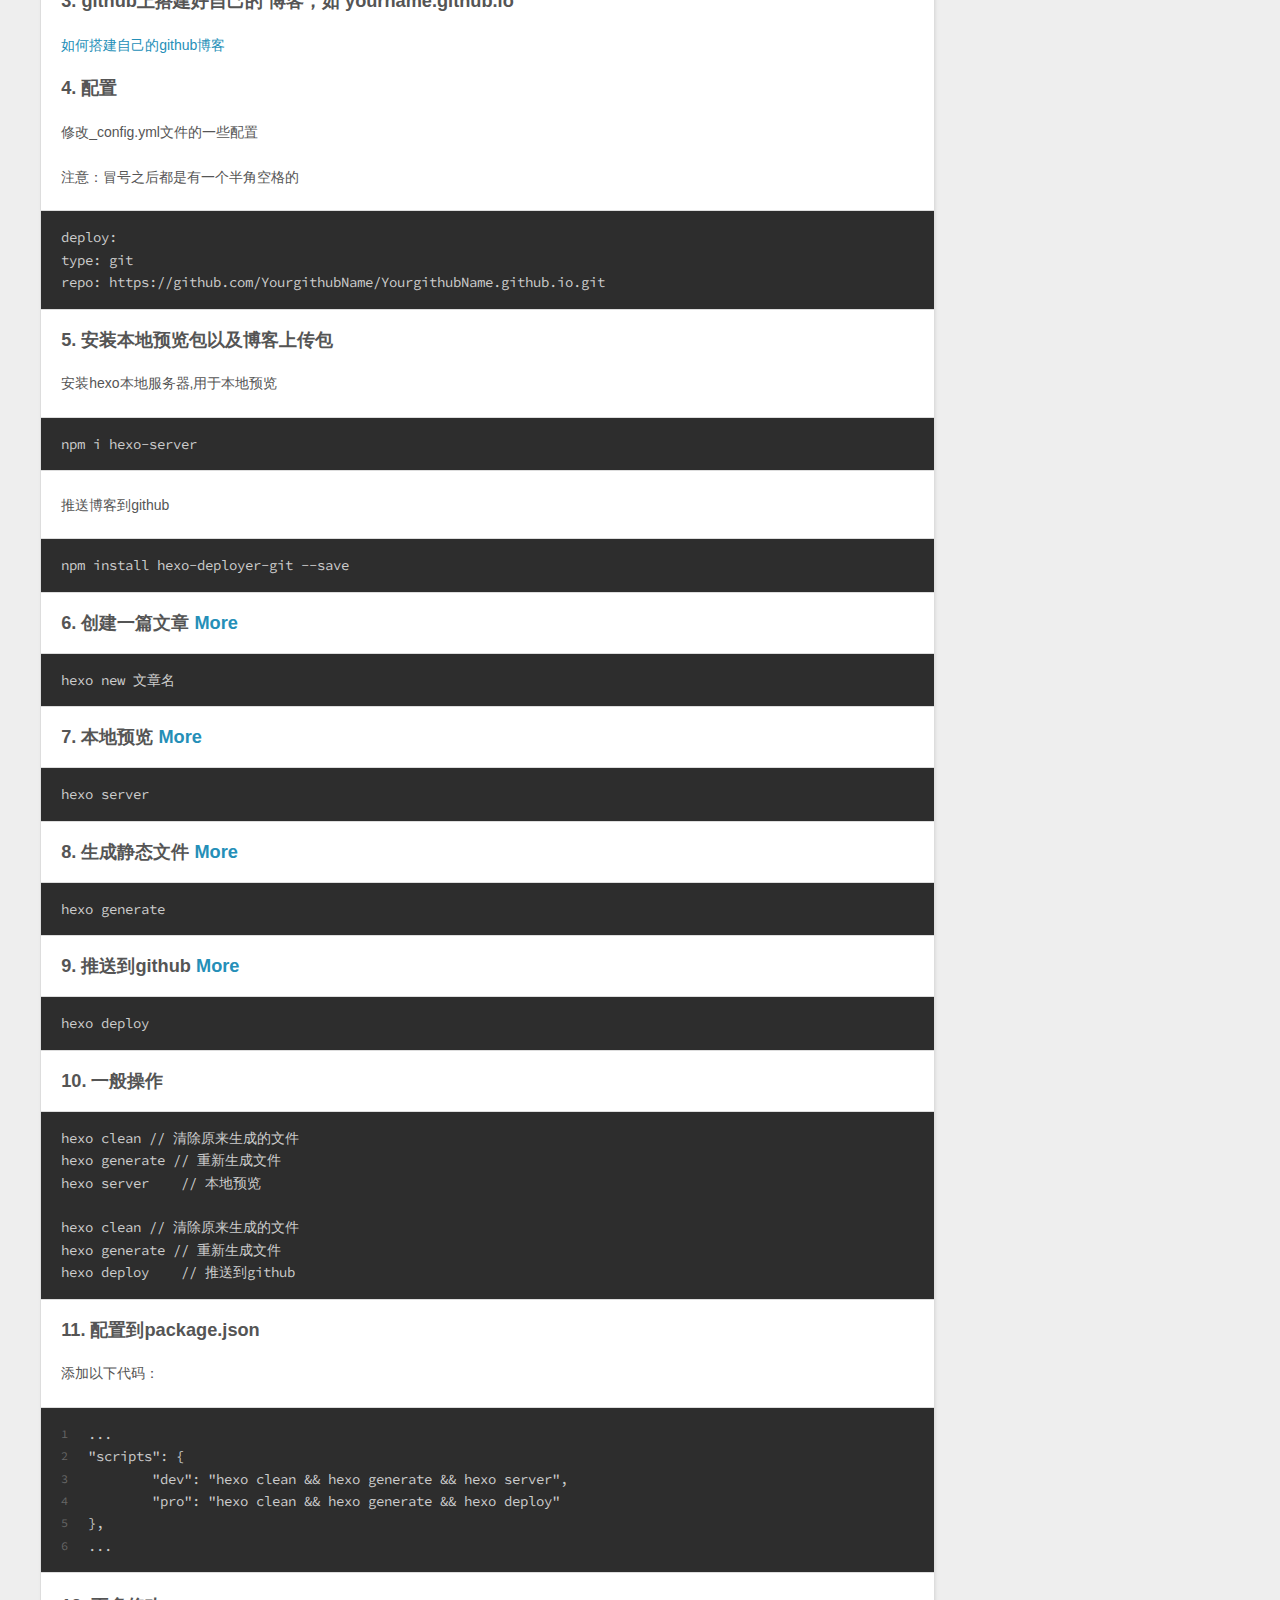
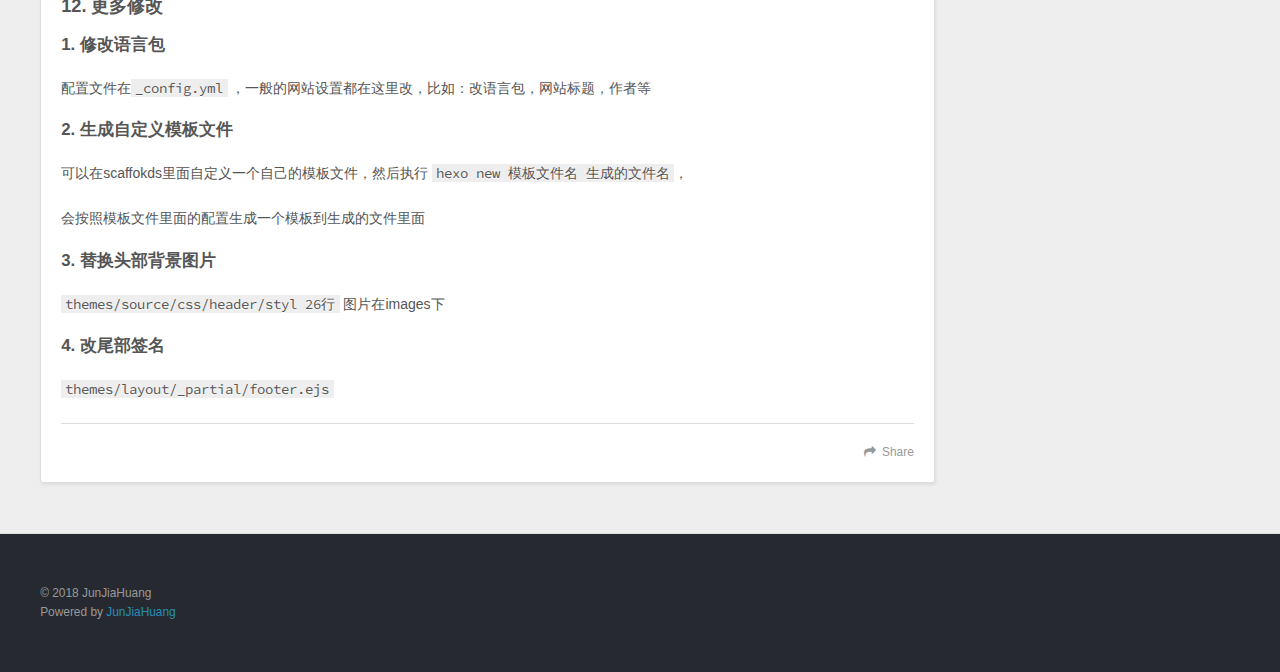
==== commit dfa482f9: "Site updated: 2018-09-20 18:07:33" ====
--- a/index.html
+++ b/index.html
@@ -104,7 +104,7 @@
       
     </div>
     <footer class="article-footer">
-      <a data-url="https://oakeshuang.github.io/2018/09/20/作业/" data-id="cjmac04m60001xkizl64sdltg" class="article-share-link">Share</a>
+      <a data-url="https://oakeshuang.github.io/2018/09/20/作业/" data-id="cjmaewz1x0000s4iztkpd15s8" class="article-share-link">Share</a>
       
       
   <ul class="article-tag-list"><li class="article-tag-list-item"><a class="article-tag-list-link" href="/tags/作业/">作业</a></li></ul>
@@ -116,9 +116,9 @@
 
 
   
-    <article id="post-hello-world" class="article article-type-post" itemscope itemprop="blogPost">
+    <article id="post-Hexo的基本使用" class="article article-type-post" itemscope itemprop="blogPost">
   <div class="article-meta">
-    <a href="/2018/09/20/hello-world/" class="article-date">
+    <a href="/2018/09/20/Hexo的基本使用/" class="article-date">
   <time datetime="2018-09-20T03:56:49.287Z" itemprop="datePublished">2018-09-20</time>
 </a>
     
@@ -130,7 +130,7 @@
         
   
     <h1 itemprop="name">
-      <a class="article-title" href="/2018/09/20/hello-world/">Hello World</a>
+      <a class="article-title" href="/2018/09/20/Hexo的基本使用/">Hexo的基本使用</a>
     </h1>
   
 
@@ -138,20 +138,51 @@
     
     <div class="article-entry" itemprop="articleBody">
       
-        <p>Welcome to <a href="https://hexo.io/" target="_blank" rel="noopener">Hexo</a>! This is your very first post. Check <a href="https://hexo.io/docs/" target="_blank" rel="noopener">documentation</a> for more info. If you get any problems when using Hexo, you can find the answer in <a href="https://hexo.io/docs/troubleshooting.html" target="_blank" rel="noopener">troubleshooting</a> or you can ask me on <a href="https://github.com/hexojs/hexo/issues" target="_blank" rel="noopener">GitHub</a>.</p>
-<h2 id="Quick-Start"><a href="#Quick-Start" class="headerlink" title="Quick Start"></a>Quick Start</h2><h3 id="Create-a-new-post"><a href="#Create-a-new-post" class="headerlink" title="Create a new post"></a>Create a new post</h3><figure class="highlight bash"><table><tr><td class="gutter"><pre><span class="line">1</span><br></pre></td><td class="code"><pre><span class="line">$ hexo new <span class="string">"My New Post"</span></span><br></pre></td></tr></table></figure>
-<p>More info: <a href="https://hexo.io/docs/writing.html" target="_blank" rel="noopener">Writing</a></p>
-<h3 id="Run-server"><a href="#Run-server" class="headerlink" title="Run server"></a>Run server</h3><figure class="highlight bash"><table><tr><td class="gutter"><pre><span class="line">1</span><br></pre></td><td class="code"><pre><span class="line">$ hexo server</span><br></pre></td></tr></table></figure>
-<p>More info: <a href="https://hexo.io/docs/server.html" target="_blank" rel="noopener">Server</a></p>
-<h3 id="Generate-static-files"><a href="#Generate-static-files" class="headerlink" title="Generate static files"></a>Generate static files</h3><figure class="highlight bash"><table><tr><td class="gutter"><pre><span class="line">1</span><br></pre></td><td class="code"><pre><span class="line">$ hexo generate</span><br></pre></td></tr></table></figure>
-<p>More info: <a href="https://hexo.io/docs/generating.html" target="_blank" rel="noopener">Generating</a></p>
-<h3 id="Deploy-to-remote-sites"><a href="#Deploy-to-remote-sites" class="headerlink" title="Deploy to remote sites"></a>Deploy to remote sites</h3><figure class="highlight bash"><table><tr><td class="gutter"><pre><span class="line">1</span><br></pre></td><td class="code"><pre><span class="line">$ hexo deploy</span><br></pre></td></tr></table></figure>
-<p>More info: <a href="https://hexo.io/docs/deployment.html" target="_blank" rel="noopener">Deployment</a></p>
+        <p><strong><a href="https://hexo.io/" title="hexo官网" target="_blank" rel="noopener">Hexo</a> 官网</strong></p>
+<h3 id="1-本地安装"><a href="#1-本地安装" class="headerlink" title="1. 本地安装"></a>1. 本地安装</h3><pre><code>npm install -g hexo
+</code></pre><h3 id="2-本地创建博客"><a href="#2-本地创建博客" class="headerlink" title="2. 本地创建博客"></a>2. 本地创建博客</h3><p>初始化</p>
+<pre><code>hexo init
+</code></pre><p>生成的文件：</p>
+<pre><code>node_modules：是依赖包
+public：存放的是生成的页面
+scaffolds：命令生成文章等的模板
+source：用命令创建的各种文章
+themes：主题
+_config.yml：整个博客的配置
+db.json：source解析所得到的
+package.json：项目所需模块项目的配置信息
+</code></pre><h3 id="3-github上搭建好自己的-博客，如-yourname-github-io"><a href="#3-github上搭建好自己的-博客，如-yourname-github-io" class="headerlink" title="3. github上搭建好自己的 博客，如 yourname.github.io"></a>3. github上搭建好自己的 博客，如 yourname.github.io</h3><p><a href="https://blog.csdn.net/huangyabin001/article/details/35557231" title="有两篇，在后面" target="_blank" rel="noopener">如何搭建自己的github博客</a></p>
+<h3 id="4-配置"><a href="#4-配置" class="headerlink" title="4. 配置"></a>4. 配置</h3><p>修改_config.yml文件的一些配置</p>
+<p>注意：冒号之后都是有一个半角空格的</p>
+<pre><code>deploy:
+type: git
+repo: https://github.com/YourgithubName/YourgithubName.github.io.git
+</code></pre><h3 id="5-安装本地预览包以及博客上传包"><a href="#5-安装本地预览包以及博客上传包" class="headerlink" title="5. 安装本地预览包以及博客上传包"></a>5. 安装本地预览包以及博客上传包</h3><p>安装hexo本地服务器,用于本地预览</p>
+<pre><code>npm i hexo-server
+</code></pre><p>推送博客到github</p>
+<pre><code>npm install hexo-deployer-git --save
+</code></pre><h3 id="6-创建一篇文章-More"><a href="#6-创建一篇文章-More" class="headerlink" title="6. 创建一篇文章  More"></a>6. 创建一篇文章  <a href="https://hexo.io/docs/writing.html" title="更多说明" target="_blank" rel="noopener">More</a></h3><pre><code>hexo new 文章名
+</code></pre><h3 id="7-本地预览-More"><a href="#7-本地预览-More" class="headerlink" title="7. 本地预览 More"></a>7. 本地预览 <a href="https://hexo.io/docs/server.html" title="更多说明" target="_blank" rel="noopener">More</a></h3><pre><code>hexo server
+</code></pre><h3 id="8-生成静态文件-More"><a href="#8-生成静态文件-More" class="headerlink" title="8. 生成静态文件 More"></a>8. 生成静态文件 <a href="https://hexo.io/docs/generating.html" title="更多说明" target="_blank" rel="noopener">More</a></h3><pre><code>hexo generate
+</code></pre><h3 id="9-推送到github-More"><a href="#9-推送到github-More" class="headerlink" title="9. 推送到github More"></a>9. 推送到github <a href="https://hexo.io/docs/deployment.html" title="更多说明" target="_blank" rel="noopener">More</a></h3><pre><code>hexo deploy    
+</code></pre><h3 id="10-一般操作"><a href="#10-一般操作" class="headerlink" title="10. 一般操作"></a>10. 一般操作</h3><pre><code>hexo clean // 清除原来生成的文件
+hexo generate // 重新生成文件
+hexo server    // 本地预览
+
+hexo clean // 清除原来生成的文件
+hexo generate // 重新生成文件
+hexo deploy    // 推送到github
+</code></pre><h3 id="11-配置到package-json"><a href="#11-配置到package-json" class="headerlink" title="11. 配置到package.json"></a>11. 配置到package.json</h3><p>添加以下代码：<br><figure class="highlight plain"><table><tr><td class="gutter"><pre><span class="line">1</span><br><span class="line">2</span><br><span class="line">3</span><br><span class="line">4</span><br><span class="line">5</span><br><span class="line">6</span><br></pre></td><td class="code"><pre><span class="line">...</span><br><span class="line">&quot;scripts&quot;: &#123;</span><br><span class="line">	&quot;dev&quot;: &quot;hexo clean &amp;&amp; hexo generate &amp;&amp; hexo server&quot;,</span><br><span class="line">	&quot;pro&quot;: &quot;hexo clean &amp;&amp; hexo generate &amp;&amp; hexo deploy&quot;</span><br><span class="line">&#125;,</span><br><span class="line">...</span><br></pre></td></tr></table></figure></p>
+<h3 id="12-更多修改"><a href="#12-更多修改" class="headerlink" title="12. 更多修改"></a>12. 更多修改</h3><h4 id="1-修改语言包"><a href="#1-修改语言包" class="headerlink" title="1. 修改语言包"></a>1. 修改语言包</h4><p>配置文件在<code>_config.yml</code> ，一般的网站设置都在这里改，比如：改语言包，网站标题，作者等</p>
+<h4 id="2-生成自定义模板文件"><a href="#2-生成自定义模板文件" class="headerlink" title="2. 生成自定义模板文件"></a>2. 生成自定义模板文件</h4><p>可以在scaffokds里面自定义一个自己的模板文件，然后执行 <code>hexo new 模板文件名 生成的文件名</code>， </p>
+<p>会按照模板文件里面的配置生成一个模板到生成的文件里面</p>
+<h4 id="3-替换头部背景图片"><a href="#3-替换头部背景图片" class="headerlink" title="3. 替换头部背景图片"></a>3. 替换头部背景图片</h4><p><code>themes/source/css/header/styl 26行</code> 图片在images下</p>
+<h4 id="4-改尾部签名"><a href="#4-改尾部签名" class="headerlink" title="4. 改尾部签名"></a>4. 改尾部签名</h4><p><code>themes/layout/_partial/footer.ejs</code></p>
 
       
     </div>
     <footer class="article-footer">
-      <a data-url="https://oakeshuang.github.io/2018/09/20/hello-world/" data-id="cjmac04km0000xkiz90jzgqyy" class="article-share-link">Share</a>
+      <a data-url="https://oakeshuang.github.io/2018/09/20/Hexo的基本使用/" data-id="cjmaewz2t0001s4izgy3ok4g6" class="article-share-link">Share</a>
       
       
     </footer>
@@ -210,7 +241,7 @@
           </li>
         
           <li>
-            <a href="/2018/09/20/hello-world/">Hello World</a>
+            <a href="/2018/09/20/Hexo的基本使用/">Hexo的基本使用</a>
           </li>
         
       </ul>
--- a/css/style.css
+++ b/css/style.css
@@ -348,7 +348,7 @@
   left: 0;
   width: 100%;
   height: 100%;
-  background: url("images/banner.jpg") center #000;
+  background: url("images/mybanner.jpg") center #000;
   -webkit-background-size: cover;
   -moz-background-size: cover;
   background-size: cover;
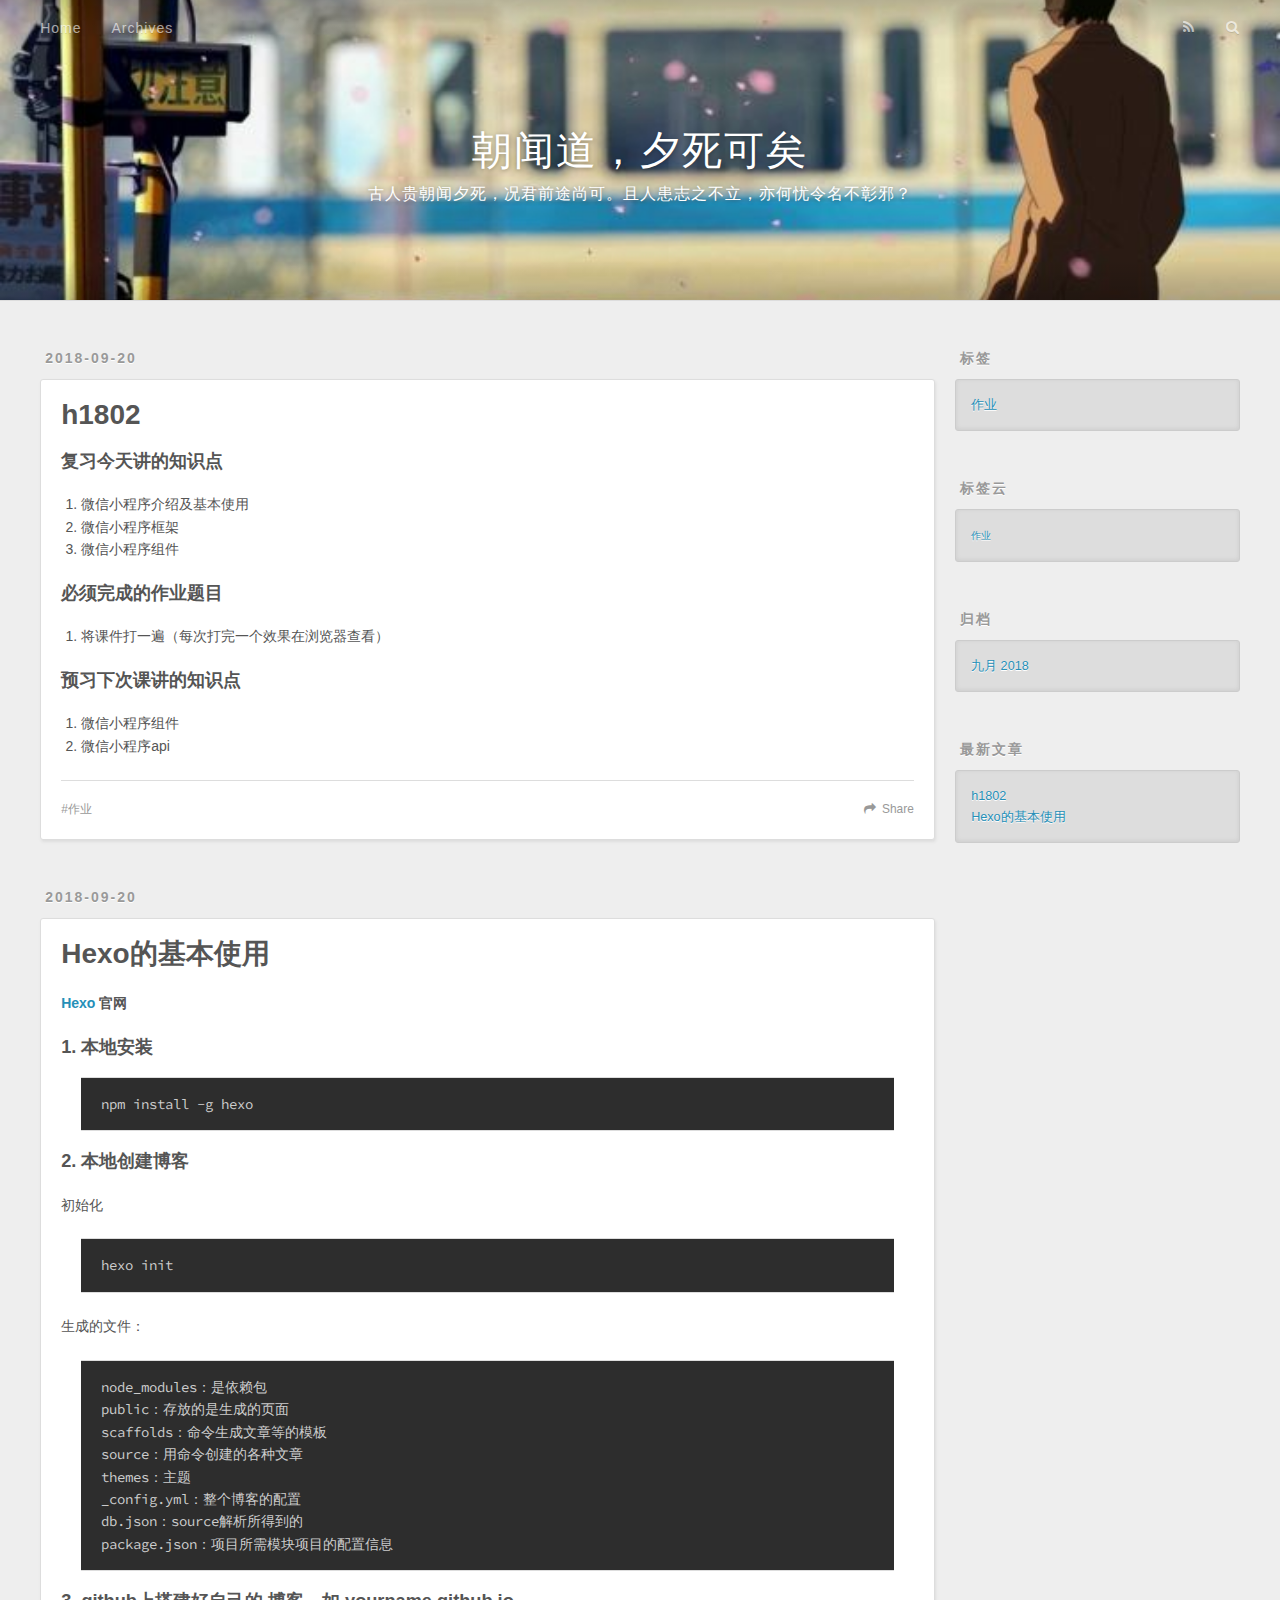
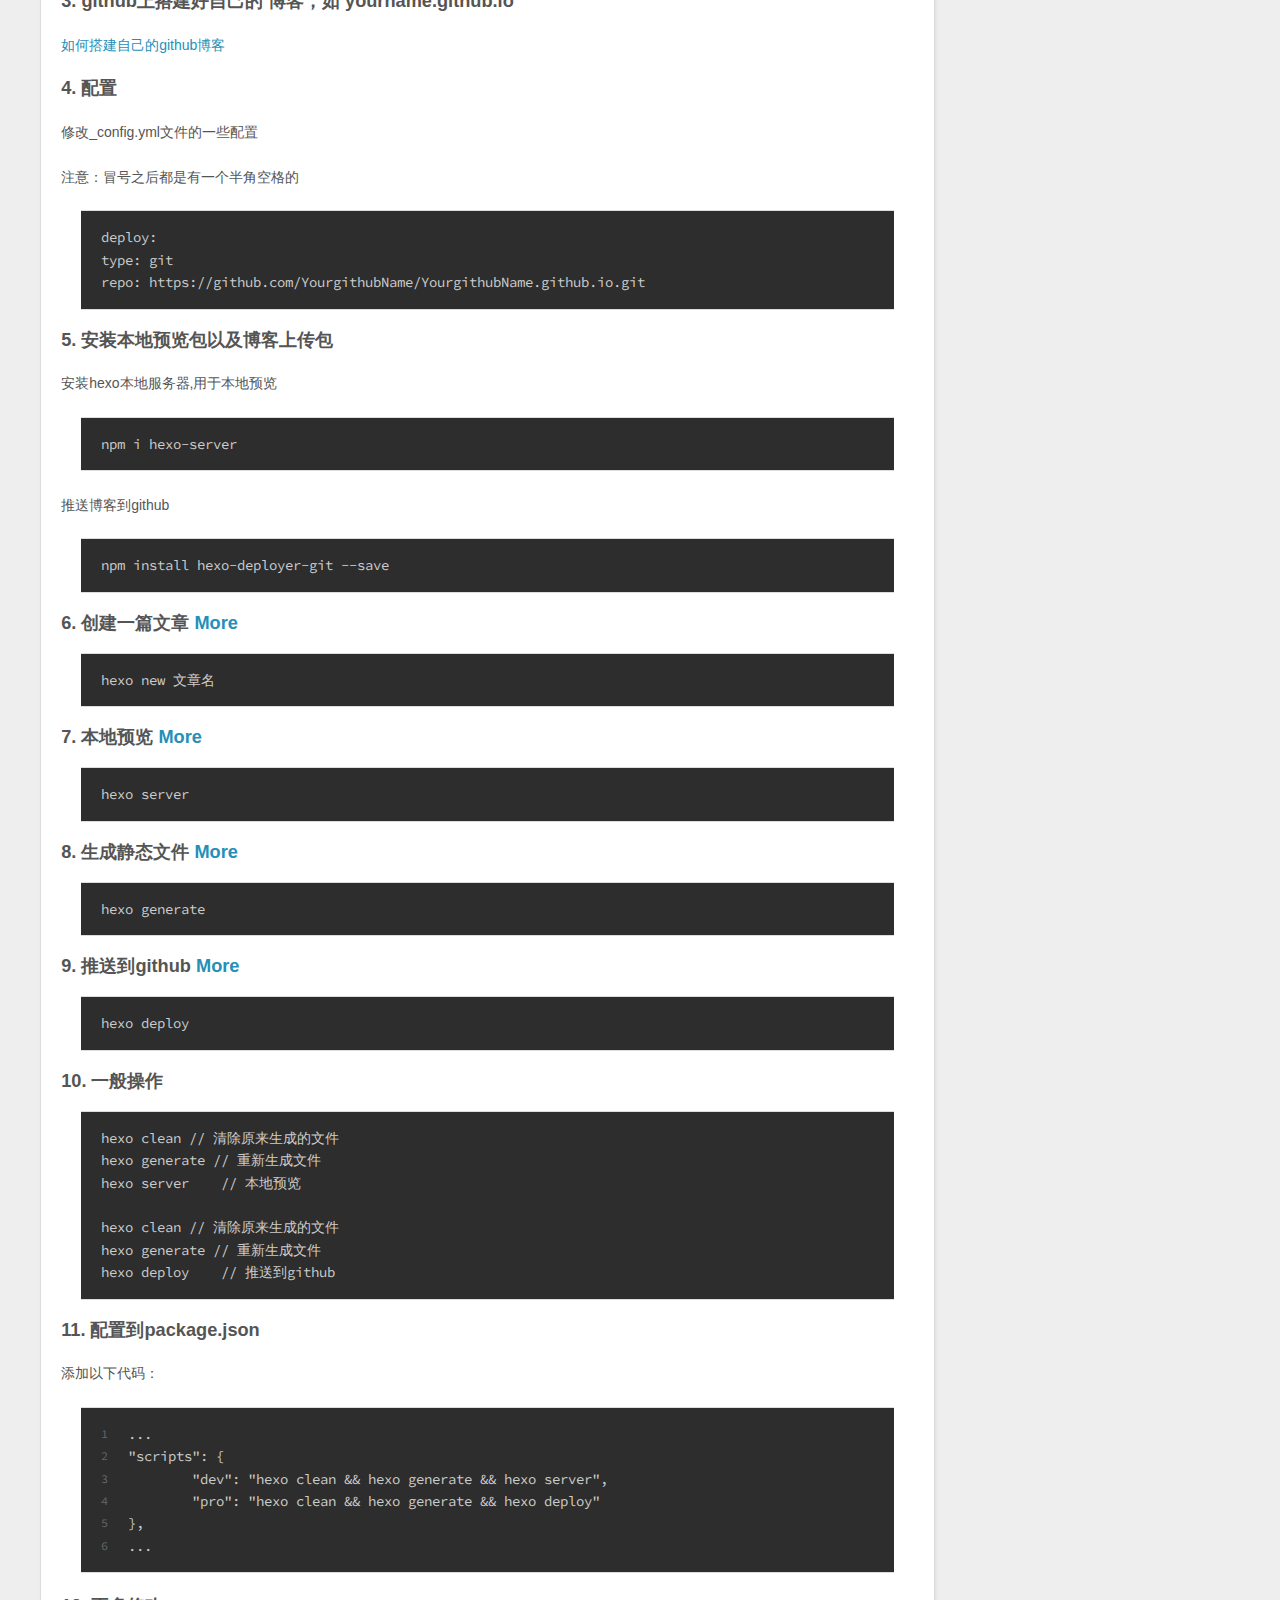
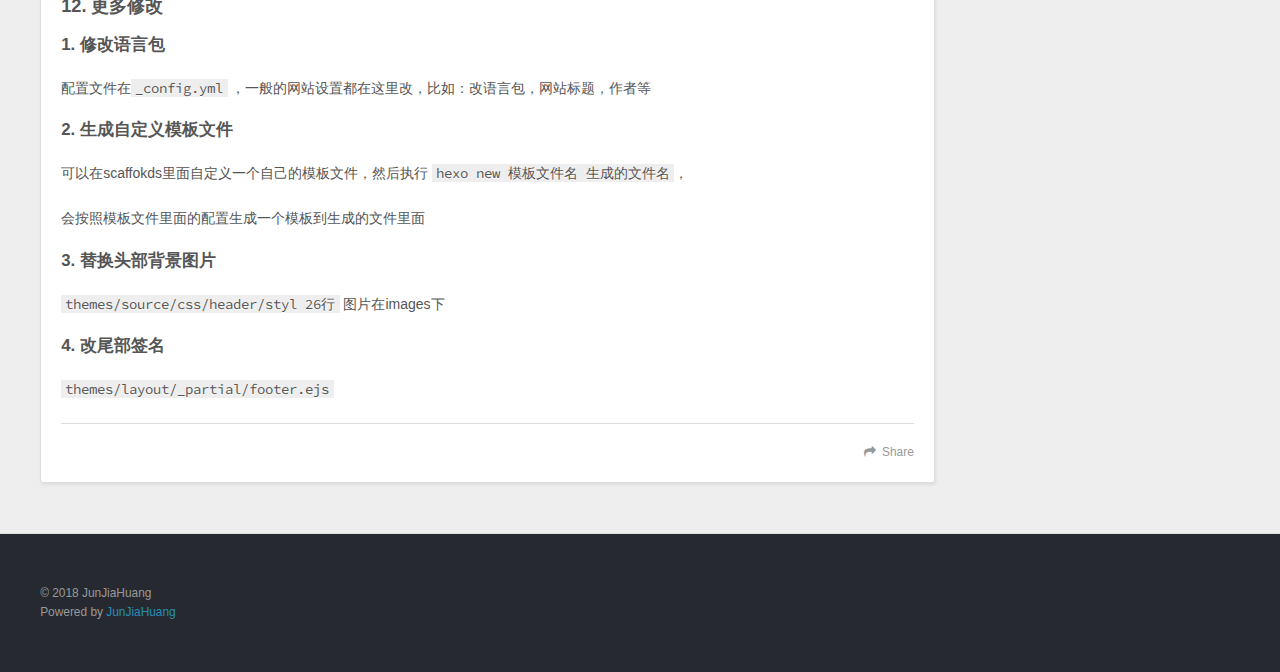
==== commit 11ef737d: "Site updated: 2018-09-20 18:13:48" ====
--- a/index.html
+++ b/index.html
@@ -104,7 +104,7 @@
       
     </div>
     <footer class="article-footer">
-      <a data-url="https://oakeshuang.github.io/2018/09/20/作业/" data-id="cjmaewz1x0000s4iztkpd15s8" class="article-share-link">Share</a>
+      <a data-url="https://oakeshuang.github.io/2018/09/20/作业/" data-id="cjmaf50n30001yoiz6iw27qhq" class="article-share-link">Share</a>
       
       
   <ul class="article-tag-list"><li class="article-tag-list-item"><a class="article-tag-list-link" href="/tags/作业/">作业</a></li></ul>
@@ -182,7 +182,7 @@
       
     </div>
     <footer class="article-footer">
-      <a data-url="https://oakeshuang.github.io/2018/09/20/Hexo的基本使用/" data-id="cjmaewz2t0001s4izgy3ok4g6" class="article-share-link">Share</a>
+      <a data-url="https://oakeshuang.github.io/2018/09/20/Hexo的基本使用/" data-id="cjmaf50m90000yoizlb1sp6tn" class="article-share-link">Share</a>
       
       
     </footer>
--- a/css/style.css
+++ b/css/style.css
@@ -1094,7 +1094,7 @@
 .article-entry pre,
 .article-entry .highlight {
   background: #2d2d2d;
-  margin: 0 -20px;
+  margin: 0 20px;
   padding: 15px 20px;
   border-style: solid;
   border-color: #ddd;
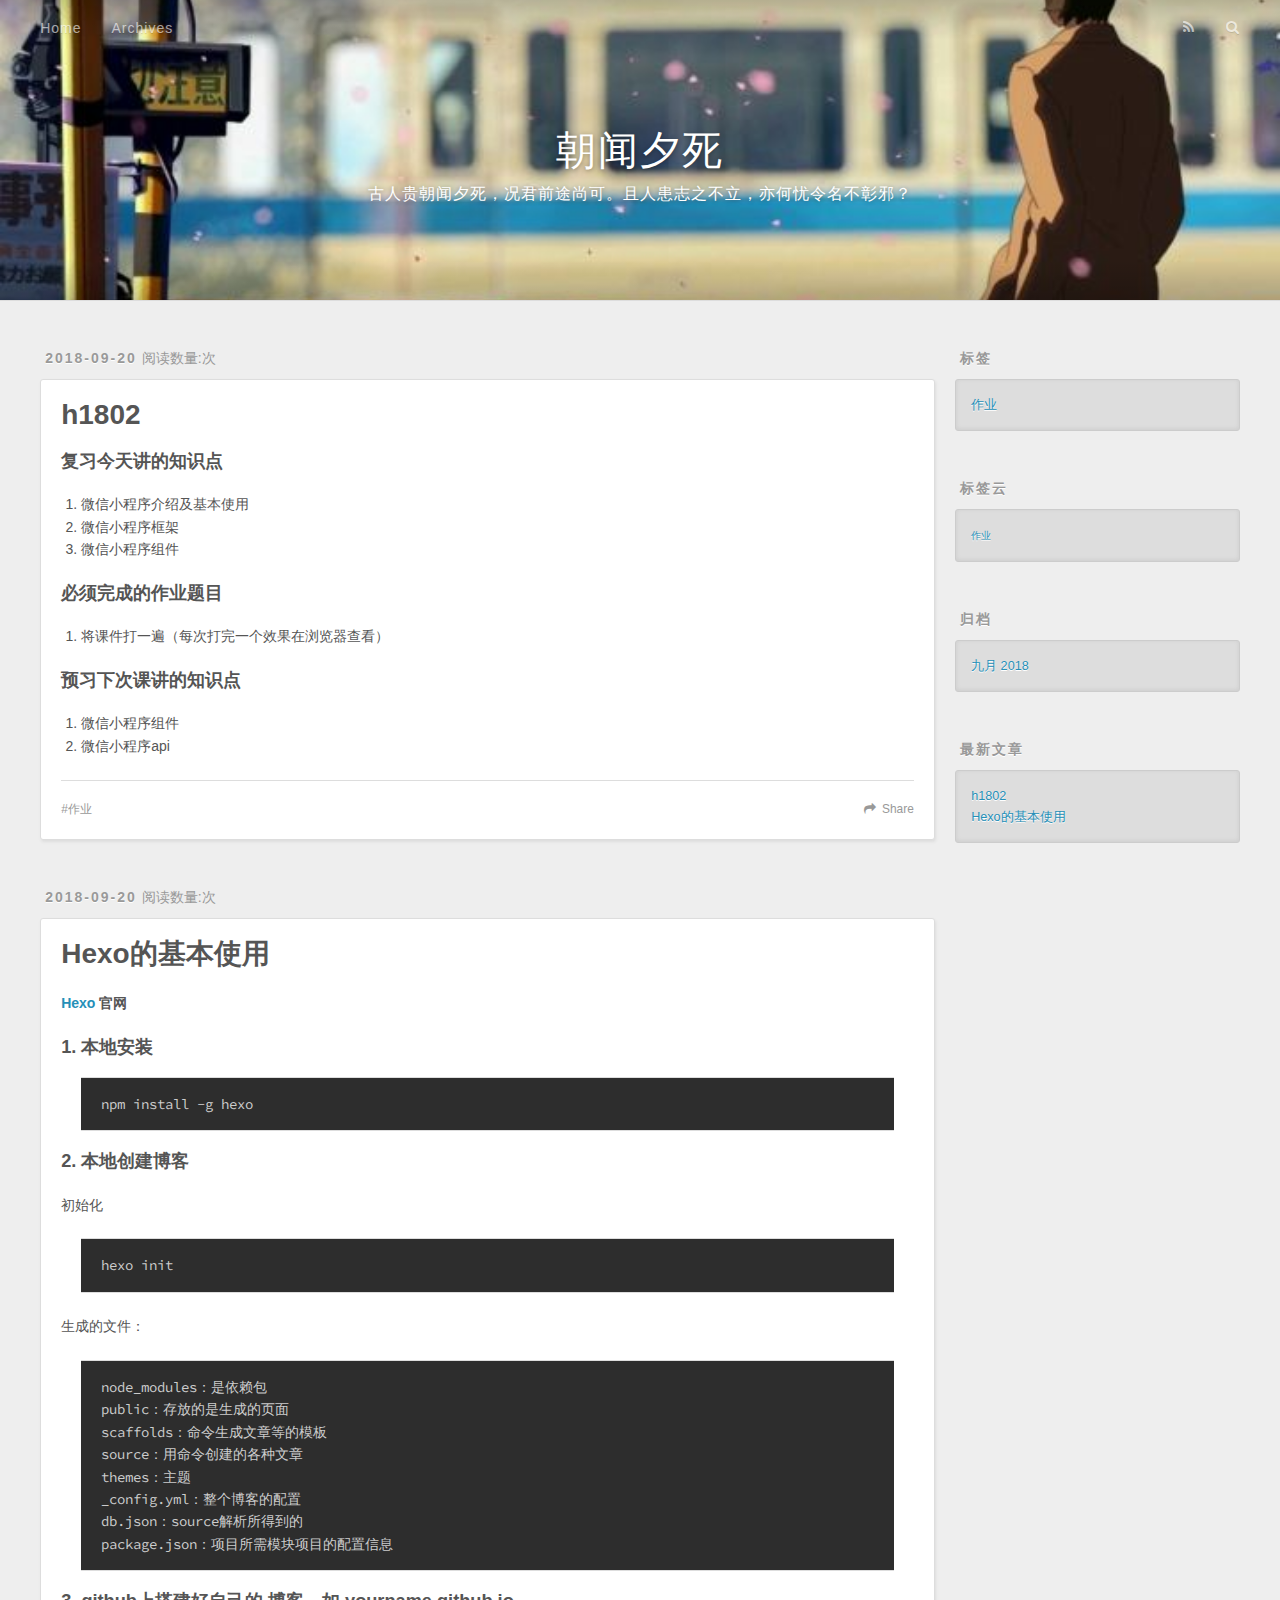
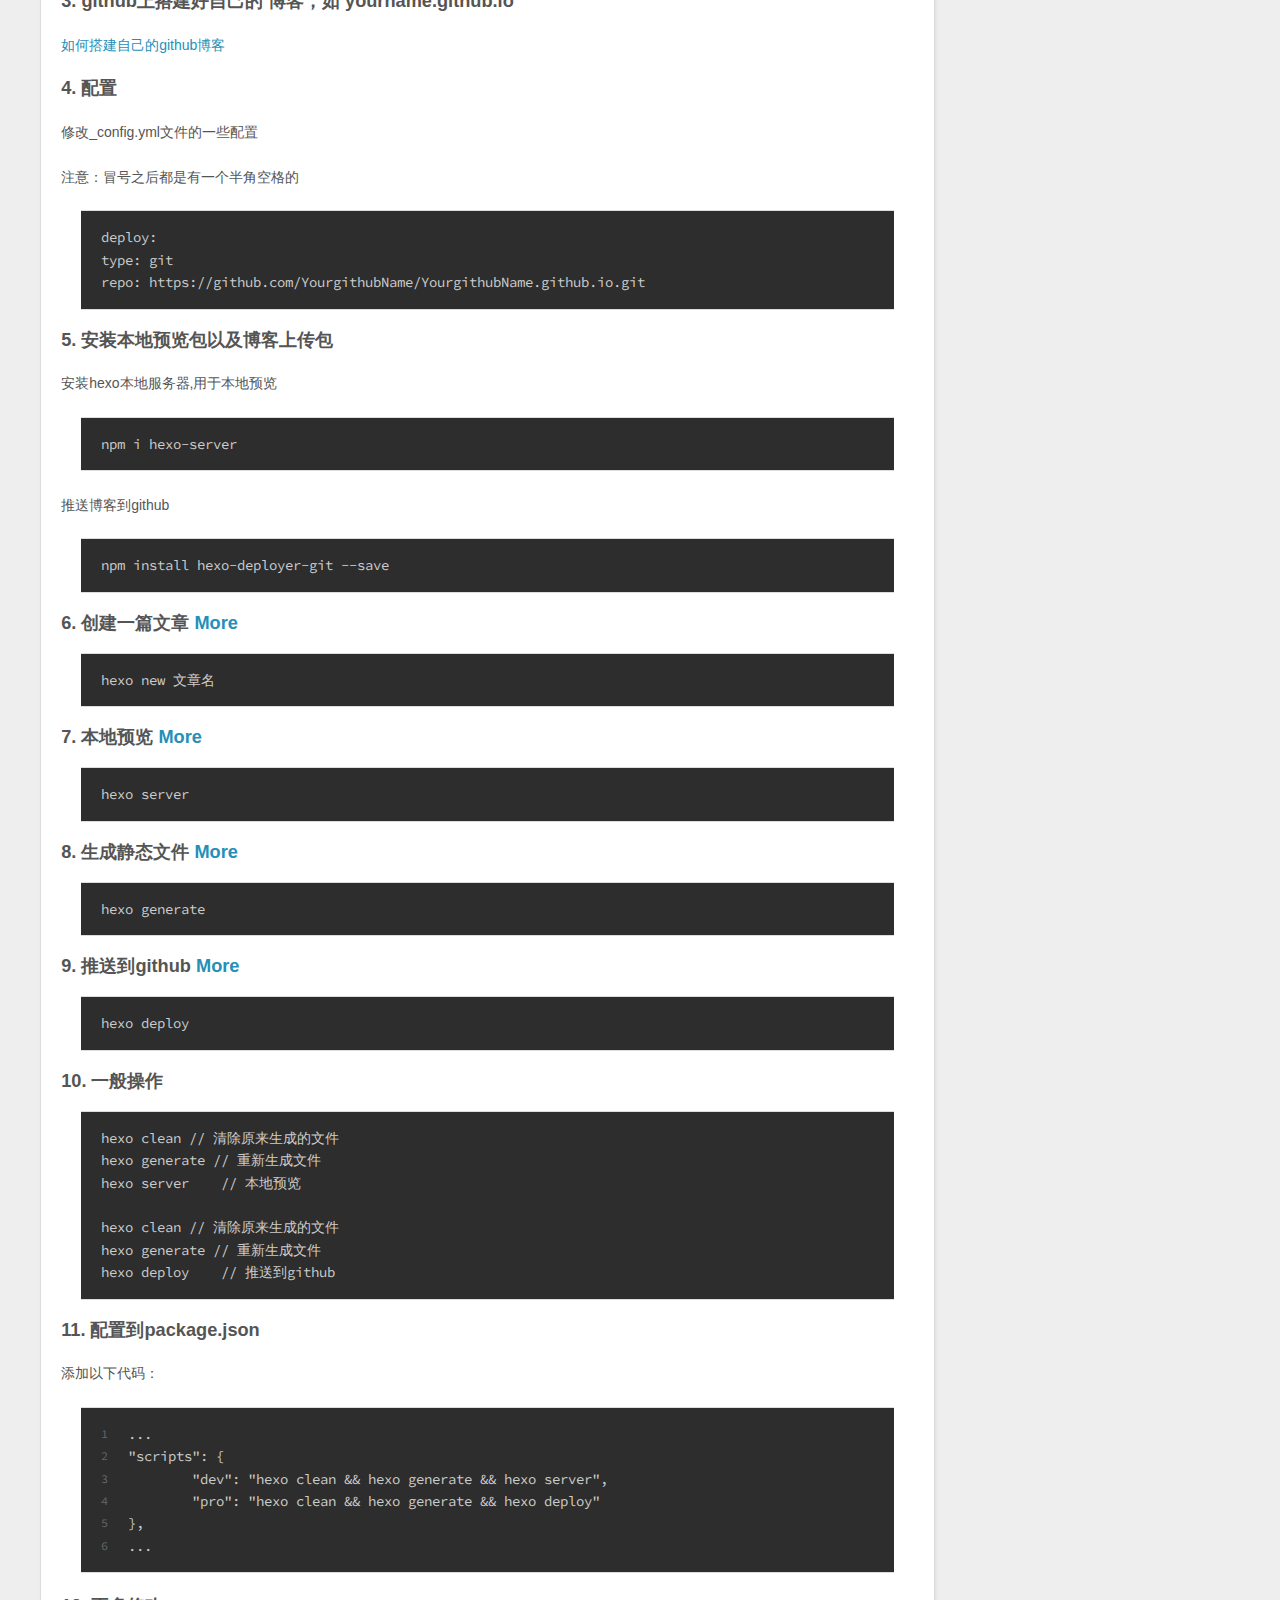
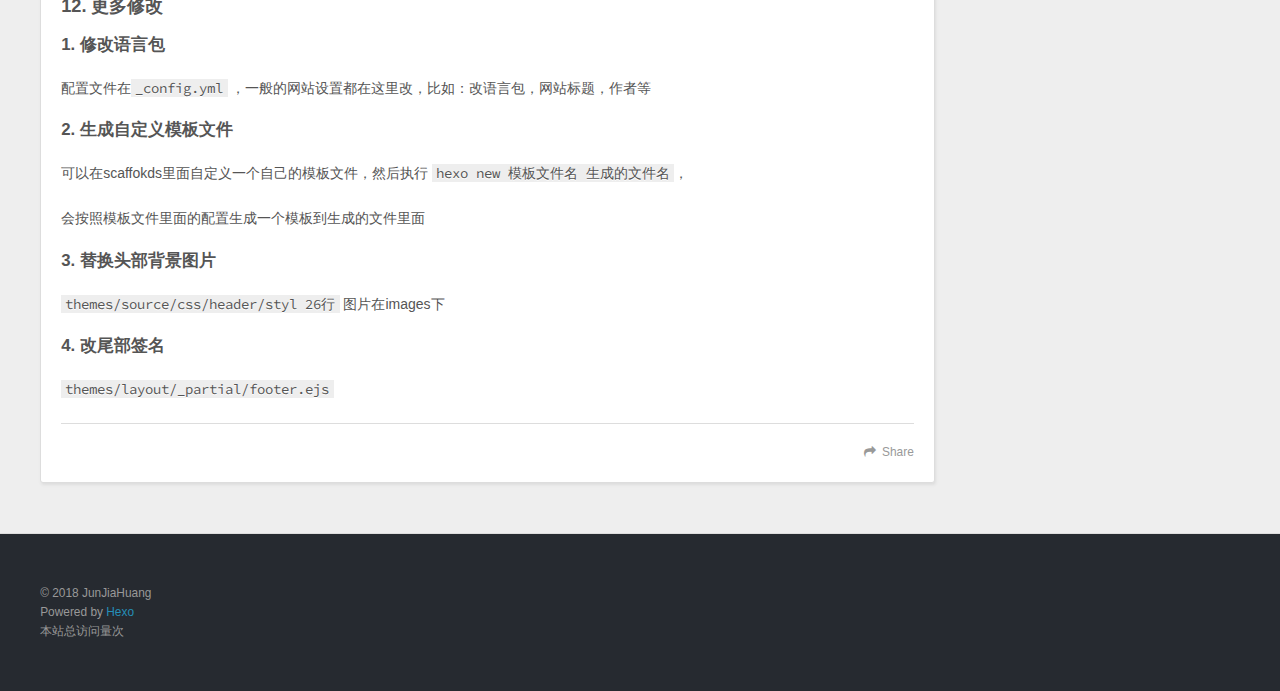
==== commit b135141d: "Site updated: 2018-09-20 21:37:43" ====
--- a/index.html
+++ b/index.html
@@ -5,17 +5,17 @@
   
 
   
-  <title>朝闻道，夕死可矣</title>
+  <title>朝闻夕死</title>
   <meta name="viewport" content="width=device-width, initial-scale=1, maximum-scale=1">
   <meta property="og:type" content="website">
-<meta property="og:title" content="朝闻道，夕死可矣">
+<meta property="og:title" content="朝闻夕死">
 <meta property="og:url" content="https://oakeshuang.github.io/index.html">
-<meta property="og:site_name" content="朝闻道，夕死可矣">
+<meta property="og:site_name" content="朝闻夕死">
 <meta property="og:locale" content="zh-CN">
 <meta name="twitter:card" content="summary">
-<meta name="twitter:title" content="朝闻道，夕死可矣">
-  
-    <link rel="alternate" href="/atom.xml" title="朝闻道，夕死可矣" type="application/atom+xml">
+<meta name="twitter:title" content="朝闻夕死">
+  
+    <link rel="alternate" href="/atom.xml" title="朝闻夕死" type="application/atom+xml">
   
   
     <link rel="icon" href="/favicon.png">
@@ -24,6 +24,7 @@
     <link href="//fonts.googleapis.com/css?family=Source+Code+Pro" rel="stylesheet" type="text/css">
   
   <link rel="stylesheet" href="/css/style.css">
+  <script src="/js/jquery.min.js"></script>
 </head>
 
 <body>
@@ -34,7 +35,7 @@
   <div id="header-outer" class="outer">
     <div id="header-title" class="inner">
       <h1 id="logo-wrap">
-        <a href="/" id="logo">朝闻道，夕死可矣</a>
+        <a href="/" id="logo">朝闻夕死</a>
       </h1>
       
         <h2 id="subtitle-wrap">
@@ -72,6 +73,9 @@
   <time datetime="2018-09-20T04:34:14.000Z" itemprop="datePublished">2018-09-20</time>
 </a>
     
+    <div class="article-click">
+    阅读数量:<span id="/2018/09/20/作业/" class="leancloud_visitors" data-flag-title="h1802"></span>次
+    </div>
   </div>
   <div class="article-inner">
     
@@ -104,7 +108,7 @@
       
     </div>
     <footer class="article-footer">
-      <a data-url="https://oakeshuang.github.io/2018/09/20/作业/" data-id="cjmaf50n30001yoiz6iw27qhq" class="article-share-link">Share</a>
+      <a data-url="https://oakeshuang.github.io/2018/09/20/作业/" data-id="cjmamf80s00006giz42172k2j" class="article-share-link">Share</a>
       
       
   <ul class="article-tag-list"><li class="article-tag-list-item"><a class="article-tag-list-link" href="/tags/作业/">作业</a></li></ul>
@@ -115,6 +119,25 @@
 </article>
 
 
+
+<!-- 来必力City版安装代码 -->
+<div id="lv-container" data-id="city" data-uid="MTAyMC8zOTg1Ni8xNjM4Mw==">
+	<script type="text/javascript">
+   (function(d, s) {
+       var j, e = d.getElementsByTagName(s)[0];
+
+       if (typeof LivereTower === 'function') { return; }
+
+       j = d.createElement(s);
+       j.src = 'https://cdn-city.livere.com/js/embed.dist.js';
+       j.async = true;
+
+       e.parentNode.insertBefore(j, e);
+   })(document, 'script');
+	</script>
+<noscript> 为正常使用来必力评论功能请激活JavaScript</noscript>
+</div>
+<!-- City版安装代码已完成 -->
   
     <article id="post-Hexo的基本使用" class="article article-type-post" itemscope itemprop="blogPost">
   <div class="article-meta">
@@ -122,6 +145,9 @@
   <time datetime="2018-09-20T03:56:49.287Z" itemprop="datePublished">2018-09-20</time>
 </a>
     
+    <div class="article-click">
+    阅读数量:<span id="/2018/09/20/Hexo的基本使用/" class="leancloud_visitors" data-flag-title="Hexo的基本使用"></span>次
+    </div>
   </div>
   <div class="article-inner">
     
@@ -182,7 +208,7 @@
       
     </div>
     <footer class="article-footer">
-      <a data-url="https://oakeshuang.github.io/2018/09/20/Hexo的基本使用/" data-id="cjmaf50m90000yoizlb1sp6tn" class="article-share-link">Share</a>
+      <a data-url="https://oakeshuang.github.io/2018/09/20/Hexo的基本使用/" data-id="cjmamf81q00016gizqcikqiv5" class="article-share-link">Share</a>
       
       
     </footer>
@@ -191,6 +217,25 @@
 </article>
 
 
+
+<!-- 来必力City版安装代码 -->
+<div id="lv-container" data-id="city" data-uid="MTAyMC8zOTg1Ni8xNjM4Mw==">
+	<script type="text/javascript">
+   (function(d, s) {
+       var j, e = d.getElementsByTagName(s)[0];
+
+       if (typeof LivereTower === 'function') { return; }
+
+       j = d.createElement(s);
+       j.src = 'https://cdn-city.livere.com/js/embed.dist.js';
+       j.async = true;
+
+       e.parentNode.insertBefore(j, e);
+   })(document, 'script');
+	</script>
+<noscript> 为正常使用来必力评论功能请激活JavaScript</noscript>
+</div>
+<!-- City版安装代码已完成 -->
   
 
 
@@ -257,10 +302,59 @@
   <div class="outer">
     <div id="footer-info" class="inner">
       &copy; 2018 JunJiaHuang<br>
-      Powered by <a href="https://oakeshuang.github.io/" target="_blank">JunJiaHuang</a>
+      Powered by <a href="//hexo.io/" target="_blank">Hexo</a>
+      <br />
+      <script async src="//busuanzi.ibruce.info/busuanzi/2.3/busuanzi.pure.mini.js"></script>
+      <span id="busuanzi_container_site_pv">本站总访问量<span id="busuanzi_value_site_pv"></span>次</span>
     </div>
   </div>
 </footer>
+
+
+
+
+  <script src="//cdn1.lncld.net/static/js/2.5.0/av-min.js"></script>
+  <script>
+      var APP_ID = 'xQeYBgW06GWqOKdj4XsVtekg-gzGzoHsz';
+      var APP_KEY = 'fGMmOiCrbrJ4G01gIFw8uctS';
+      AV.init({
+          appId: APP_ID,
+          appKey: APP_KEY
+      });
+      // 显示次数
+      function showTime(Counter) {
+          var query = new AV.Query("Counter");
+          if($(".leancloud_visitors").length > 0){
+              var url = $(".leancloud_visitors").attr('id').trim();
+              // where field
+              query.equalTo("words", url);
+              // count
+              query.count().then(function (number) {
+                  // There are number instances of MyClass where words equals url.
+                  $(document.getElementById(url)).text(number?  number : '--');
+              }, function (error) {
+                  // error is an instance of AVError.
+              });
+          }
+      }
+      // 追加pv
+      function addCount(Counter) {
+          var url = $(".leancloud_visitors").length > 0 ? $(".leancloud_visitors").attr('id').trim() : 'icafebolger.com';
+          var Counter = AV.Object.extend("Counter");
+          var query = new Counter;
+          query.save({
+              words: url
+          }).then(function (object) {
+          })
+      }
+      $(function () {
+          var Counter = AV.Object.extend("Counter");
+          addCount(Counter);
+          showTime(Counter);
+      });
+  </script>
+
+
     </div>
     <nav id="mobile-nav">
   
@@ -271,7 +365,6 @@
 </nav>
     
 
-<script src="/js/jquery.min.js"></script>
 
 
   <link rel="stylesheet" href="/fancybox/jquery.fancybox.css">
@@ -281,7 +374,6 @@
 <script src="/js/script.js"></script>
 
 
-
   </div>
 </body>
 </html>--- a/css/style.css
+++ b/css/style.css
@@ -197,6 +197,7 @@
   color: #999;
   margin-bottom: 1em;
   margin-left: 5px;
+  margin-right: 5px;
   line-height: 1em;
   text-shadow: 0 1px #fff;
   font-weight: bold;
@@ -520,6 +521,10 @@
 }
 .article-date {
   float: left;
+}
+.article-click {
+  color: #999;
+  line-height: 1em;
 }
 .article-category {
   float: left;
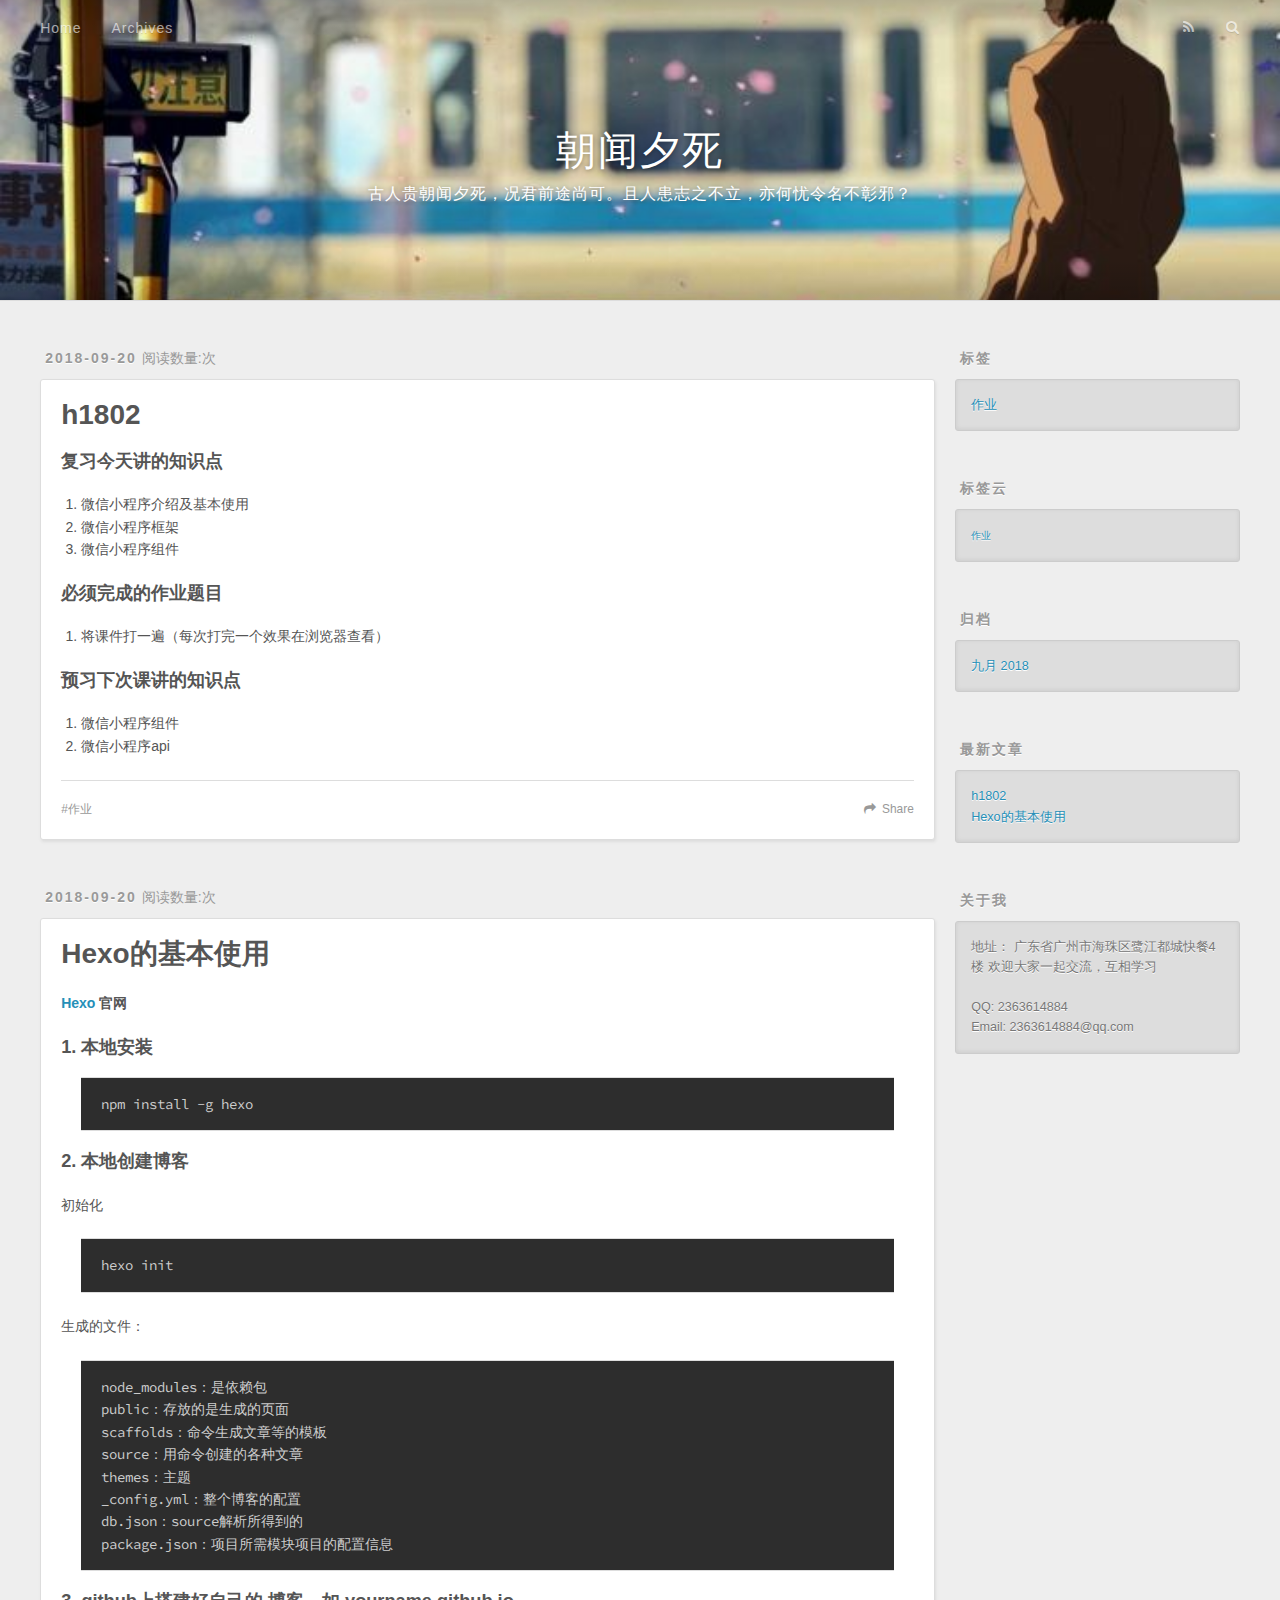
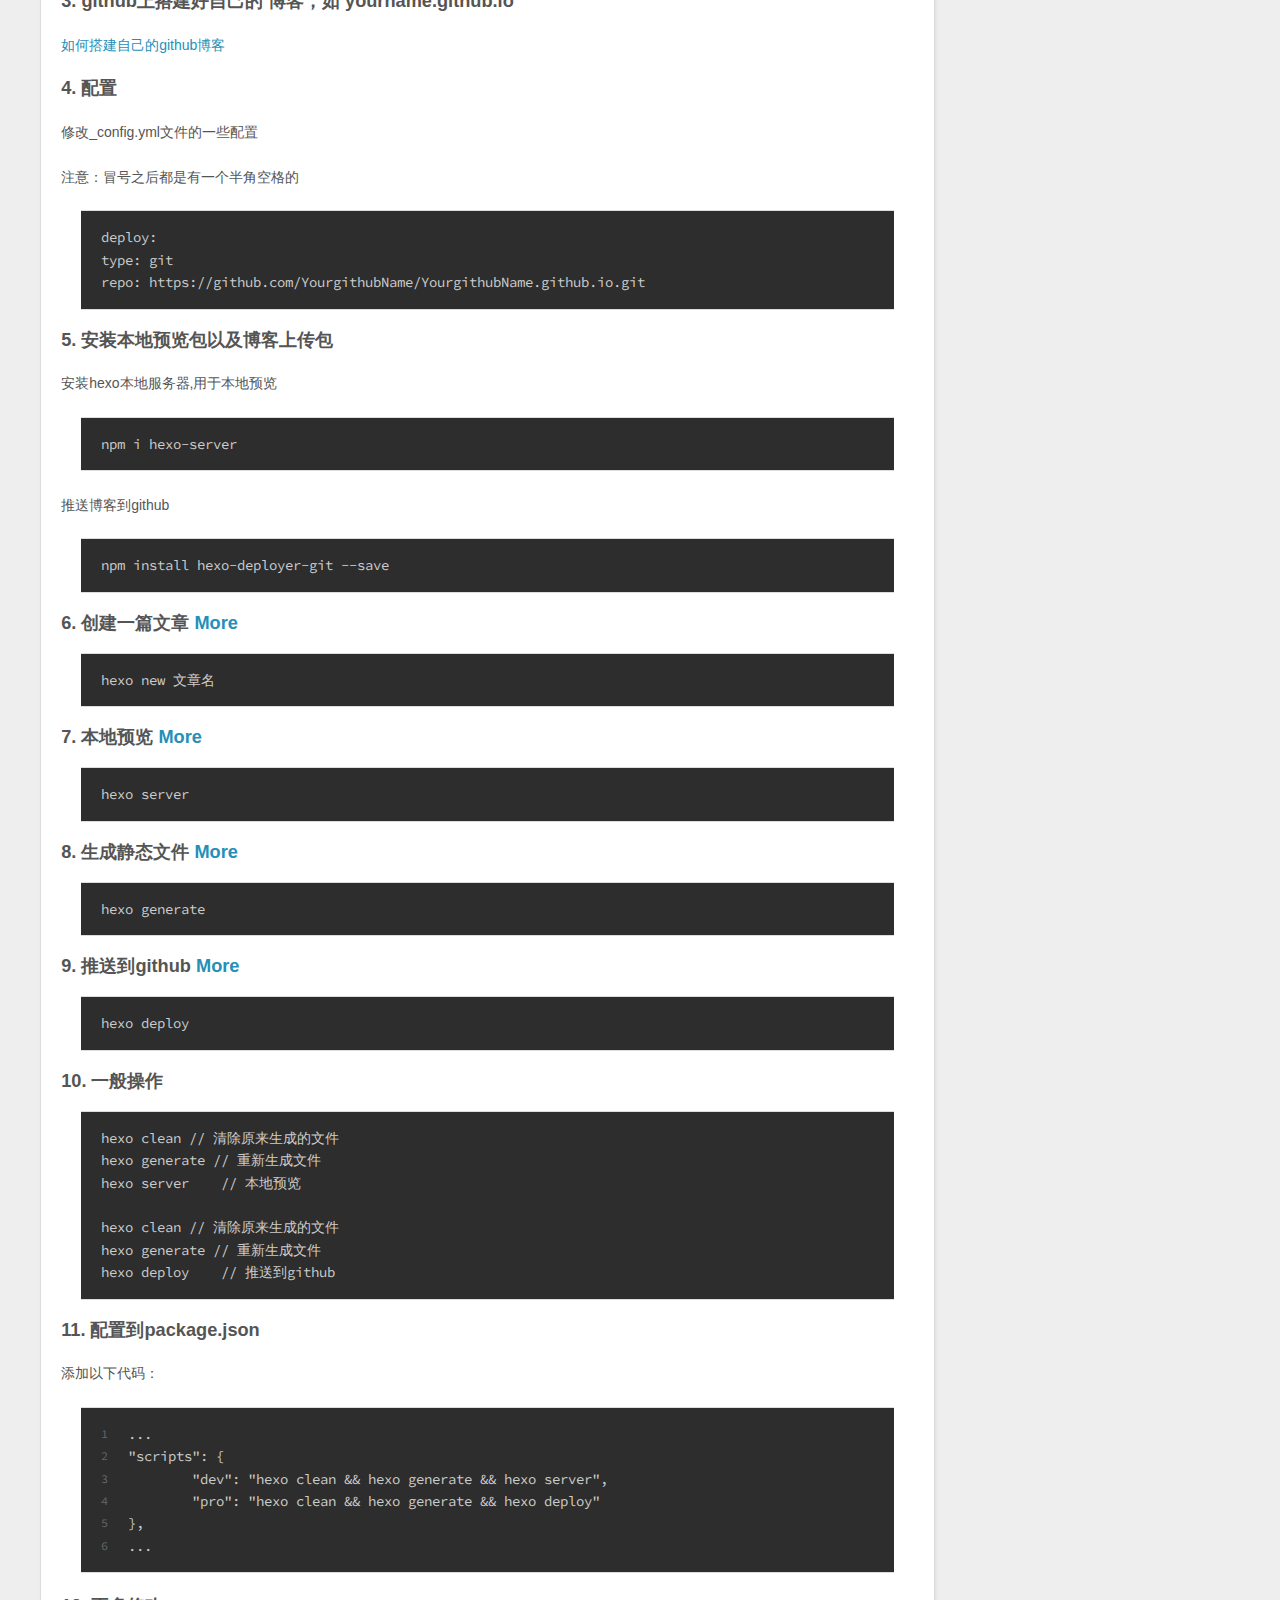
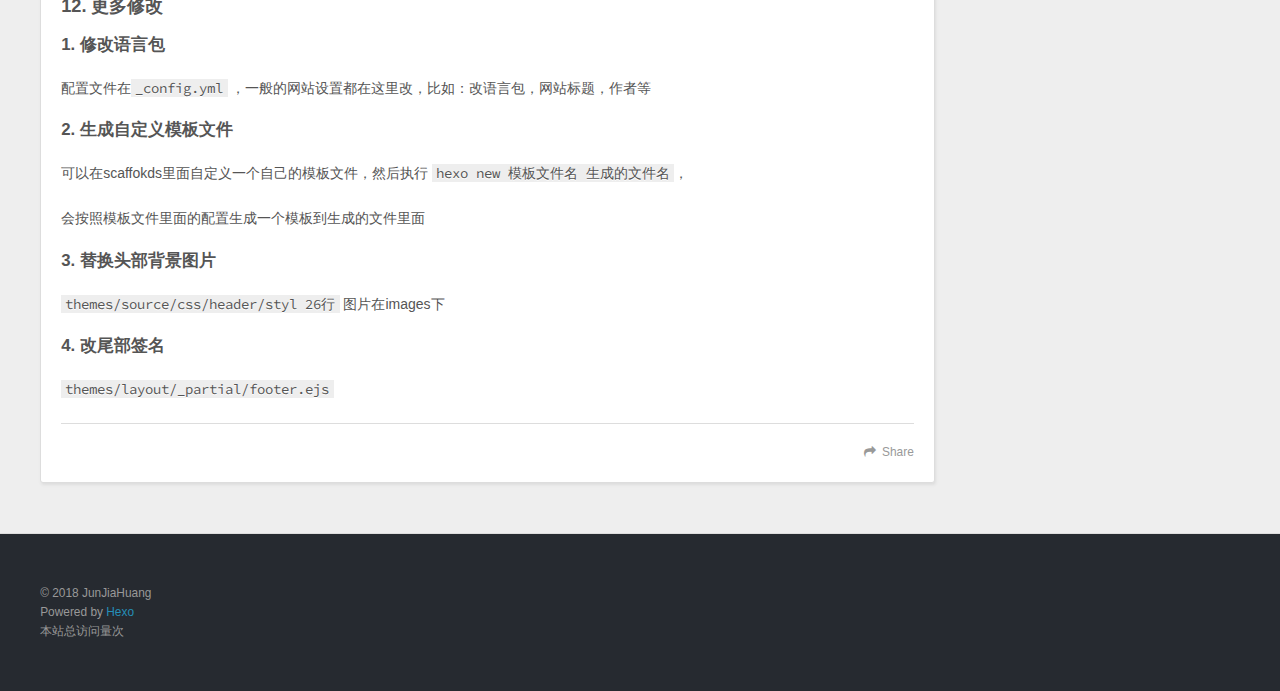
==== commit bf7083e3: "Site updated: 2018-09-20 22:09:04" ====
--- a/index.html
+++ b/index.html
@@ -24,6 +24,16 @@
     <link href="//fonts.googleapis.com/css?family=Source+Code+Pro" rel="stylesheet" type="text/css">
   
   <link rel="stylesheet" href="/css/style.css">
+  <script>
+  // 百度站长统计
+  var _hmt = _hmt || [];
+  (function() {
+    var hm = document.createElement("script");
+    hm.src = "https://hm.baidu.com/hm.js?0648bcebb382beb954f63458f957f262";
+    var s = document.getElementsByTagName("script")[0]; 
+    s.parentNode.insertBefore(hm, s);
+  })();
+  </script>
   <script src="/js/jquery.min.js"></script>
 </head>
 
@@ -108,7 +118,7 @@
       
     </div>
     <footer class="article-footer">
-      <a data-url="https://oakeshuang.github.io/2018/09/20/作业/" data-id="cjmamf80s00006giz42172k2j" class="article-share-link">Share</a>
+      <a data-url="https://oakeshuang.github.io/2018/09/20/作业/" data-id="cjmanjf6q0000twiz2fh2spfb" class="article-share-link">Share</a>
       
       
   <ul class="article-tag-list"><li class="article-tag-list-item"><a class="article-tag-list-link" href="/tags/作业/">作业</a></li></ul>
@@ -119,7 +129,7 @@
 </article>
 
 
-
+<!-- 评论模块 -->
 <!-- 来必力City版安装代码 -->
 <div id="lv-container" data-id="city" data-uid="MTAyMC8zOTg1Ni8xNjM4Mw==">
 	<script type="text/javascript">
@@ -208,7 +218,7 @@
       
     </div>
     <footer class="article-footer">
-      <a data-url="https://oakeshuang.github.io/2018/09/20/Hexo的基本使用/" data-id="cjmamf81q00016gizqcikqiv5" class="article-share-link">Share</a>
+      <a data-url="https://oakeshuang.github.io/2018/09/20/Hexo的基本使用/" data-id="cjmanjf7m0001twiz35g1kqel" class="article-share-link">Share</a>
       
       
     </footer>
@@ -217,7 +227,7 @@
 </article>
 
 
-
+<!-- 评论模块 -->
 <!-- 来必力City版安装代码 -->
 <div id="lv-container" data-id="city" data-uid="MTAyMC8zOTg1Ni8xNjM4Mw==">
 	<script type="text/javascript">
@@ -292,6 +302,20 @@
       </ul>
     </div>
   </div>
+
+  
+     <div class="widget-wrap">
+	<h3 class="widget-title">关于我</h3>
+	<div class="widget">
+	  <p>
+	  	<span>地址： 广东省广州市海珠区鹭江都城快餐4楼</span>
+	  	欢迎大家一起交流，互相学习
+	  </p>
+	  <br>
+	  <p>QQ: 2363614884</p>
+	  <p>Email: 2363614884@qq.com</p>
+	</div>
+</div> 
 
   
 </aside>
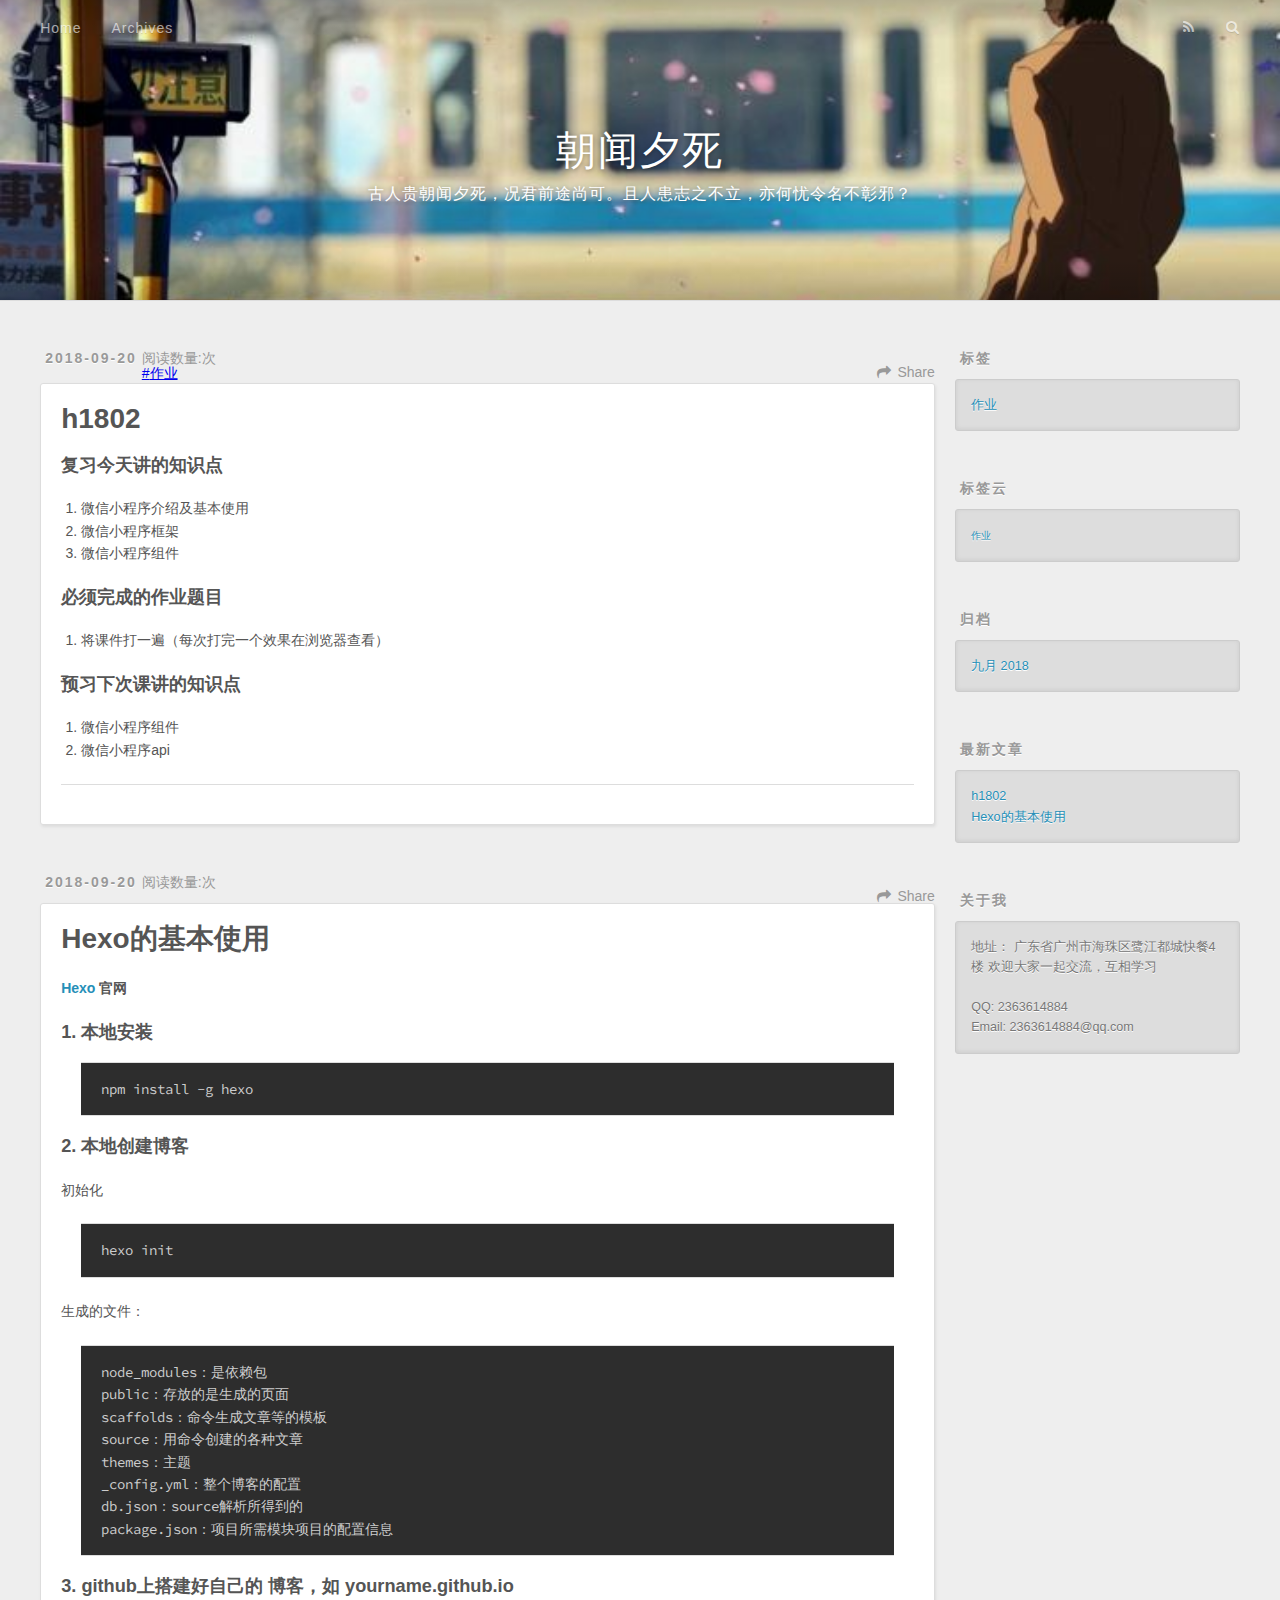
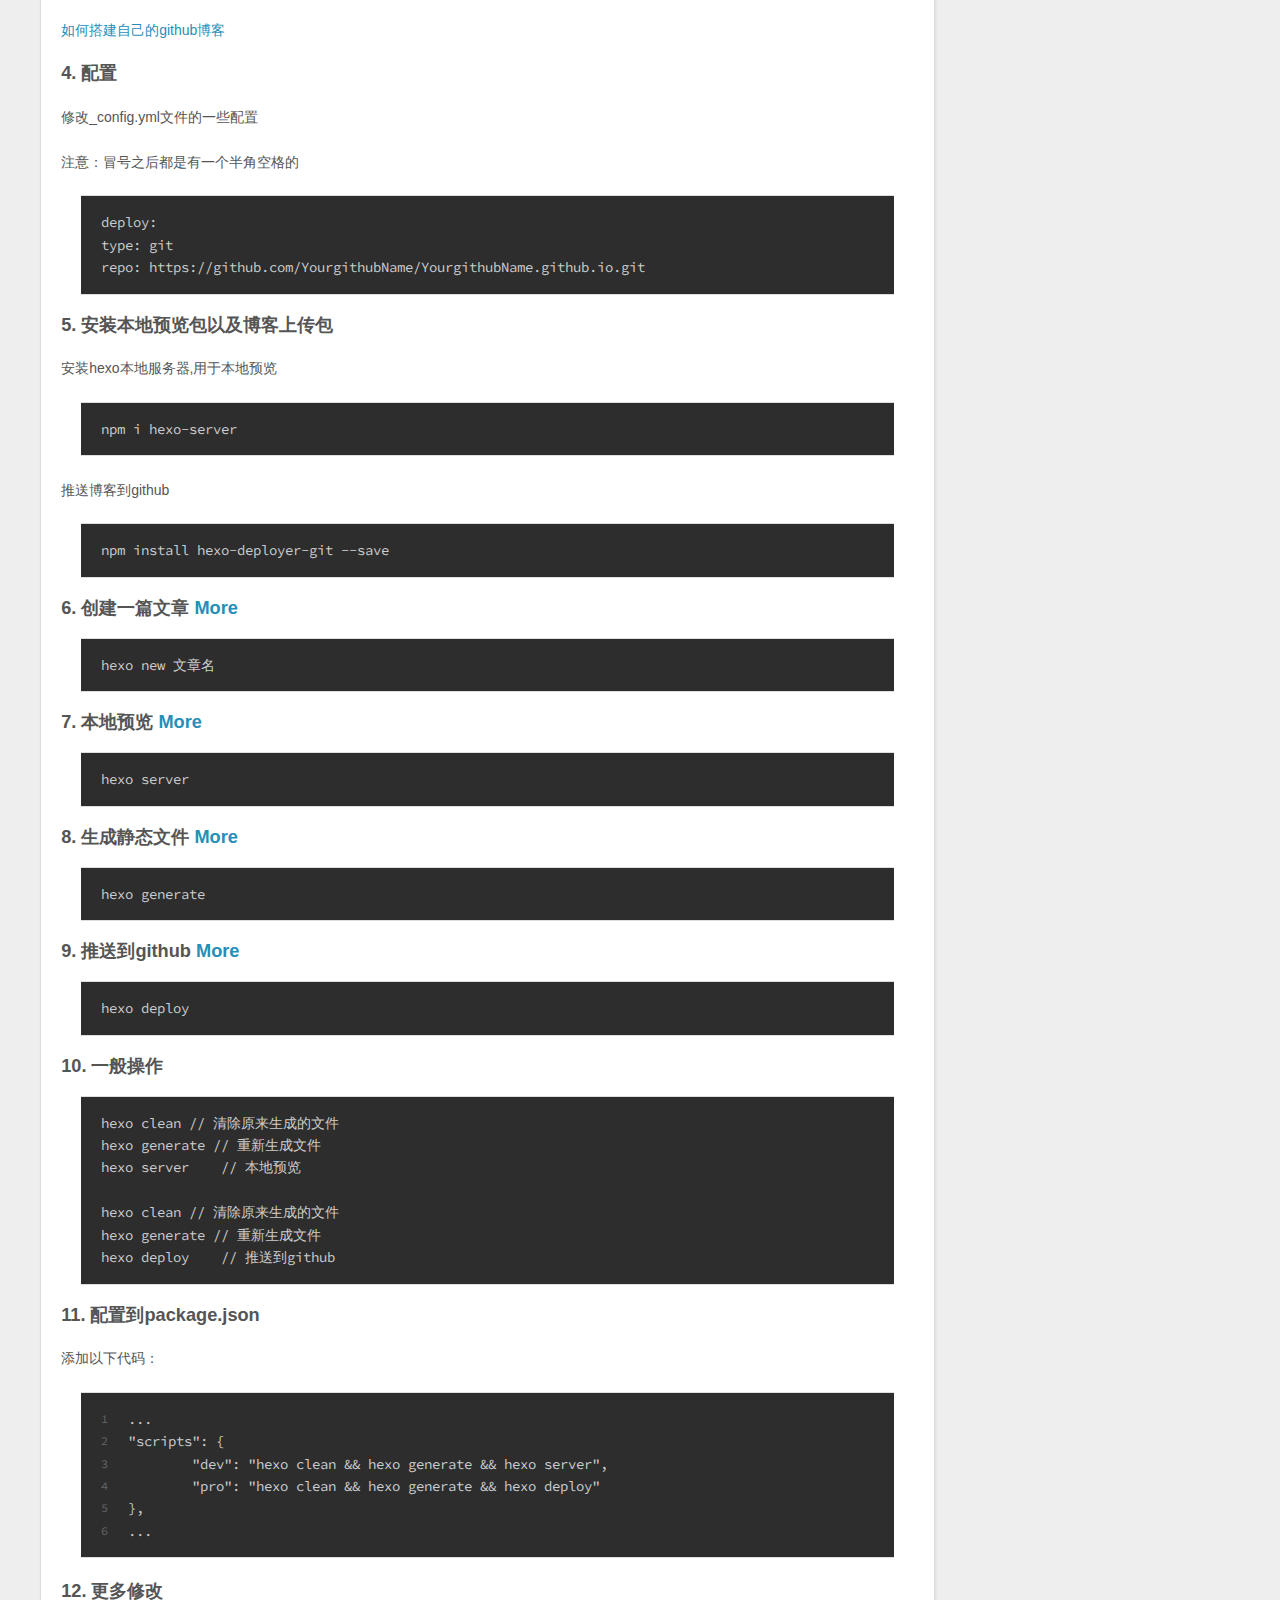
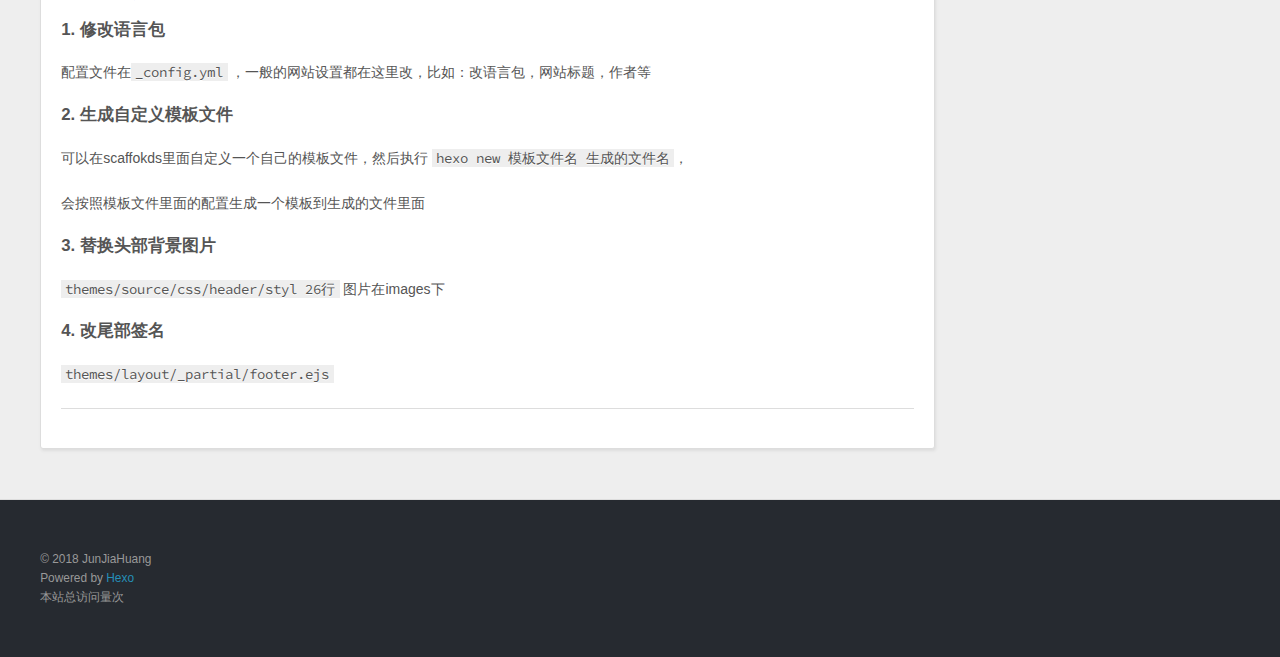
==== commit 00953308: "Site updated: 2018-09-21 03:18:37" ====
--- a/index.html
+++ b/index.html
@@ -86,6 +86,12 @@
     <div class="article-click">
     阅读数量:<span id="/2018/09/20/作业/" class="leancloud_visitors" data-flag-title="h1802"></span>次
     </div>
+    
+  <ul class="article-tag-list"><li class="article-tag-list-item"><a class="article-tag-list-link" href="/tags/作业/">作业</a></li></ul>
+
+    <div class="article-click">
+      <a data-url="https://oakeshuang.github.io/2018/09/20/作业/" data-id="cjmaylmq2000060izpmbe54d7" class="article-share-link">Share</a>
+    </div>
   </div>
   <div class="article-inner">
     
@@ -118,19 +124,8 @@
       
     </div>
     <footer class="article-footer">
-      <a data-url="https://oakeshuang.github.io/2018/09/20/作业/" data-id="cjmanjf6q0000twiz2fh2spfb" class="article-share-link">Share</a>
-      
-      
-  <ul class="article-tag-list"><li class="article-tag-list-item"><a class="article-tag-list-link" href="/tags/作业/">作业</a></li></ul>
-
-    </footer>
-  </div>
-  
-</article>
-
-
-<!-- 评论模块 -->
-<!-- 来必力City版安装代码 -->
+      
+      <!-- 来必力City版安装代码 -->
 <div id="lv-container" data-id="city" data-uid="MTAyMC8zOTg1Ni8xNjM4Mw==">
 	<script type="text/javascript">
    (function(d, s) {
@@ -148,6 +143,13 @@
 <noscript> 为正常使用来必力评论功能请激活JavaScript</noscript>
 </div>
 <!-- City版安装代码已完成 -->
+    </footer>
+  </div>
+  
+</article>
+
+
+
   
     <article id="post-Hexo的基本使用" class="article article-type-post" itemscope itemprop="blogPost">
   <div class="article-meta">
@@ -157,6 +159,10 @@
     
     <div class="article-click">
     阅读数量:<span id="/2018/09/20/Hexo的基本使用/" class="leancloud_visitors" data-flag-title="Hexo的基本使用"></span>次
+    </div>
+    
+    <div class="article-click">
+      <a data-url="https://oakeshuang.github.io/2018/09/20/Hexo的基本使用/" data-id="cjmaylmqx000160izi55ru4nl" class="article-share-link">Share</a>
     </div>
   </div>
   <div class="article-inner">
@@ -218,17 +224,8 @@
       
     </div>
     <footer class="article-footer">
-      <a data-url="https://oakeshuang.github.io/2018/09/20/Hexo的基本使用/" data-id="cjmanjf7m0001twiz35g1kqel" class="article-share-link">Share</a>
-      
-      
-    </footer>
-  </div>
-  
-</article>
-
-
-<!-- 评论模块 -->
-<!-- 来必力City版安装代码 -->
+      
+      <!-- 来必力City版安装代码 -->
 <div id="lv-container" data-id="city" data-uid="MTAyMC8zOTg1Ni8xNjM4Mw==">
 	<script type="text/javascript">
    (function(d, s) {
@@ -246,6 +243,13 @@
 <noscript> 为正常使用来必力评论功能请激活JavaScript</noscript>
 </div>
 <!-- City版安装代码已完成 -->
+    </footer>
+  </div>
+  
+</article>
+
+
+
   
 
 
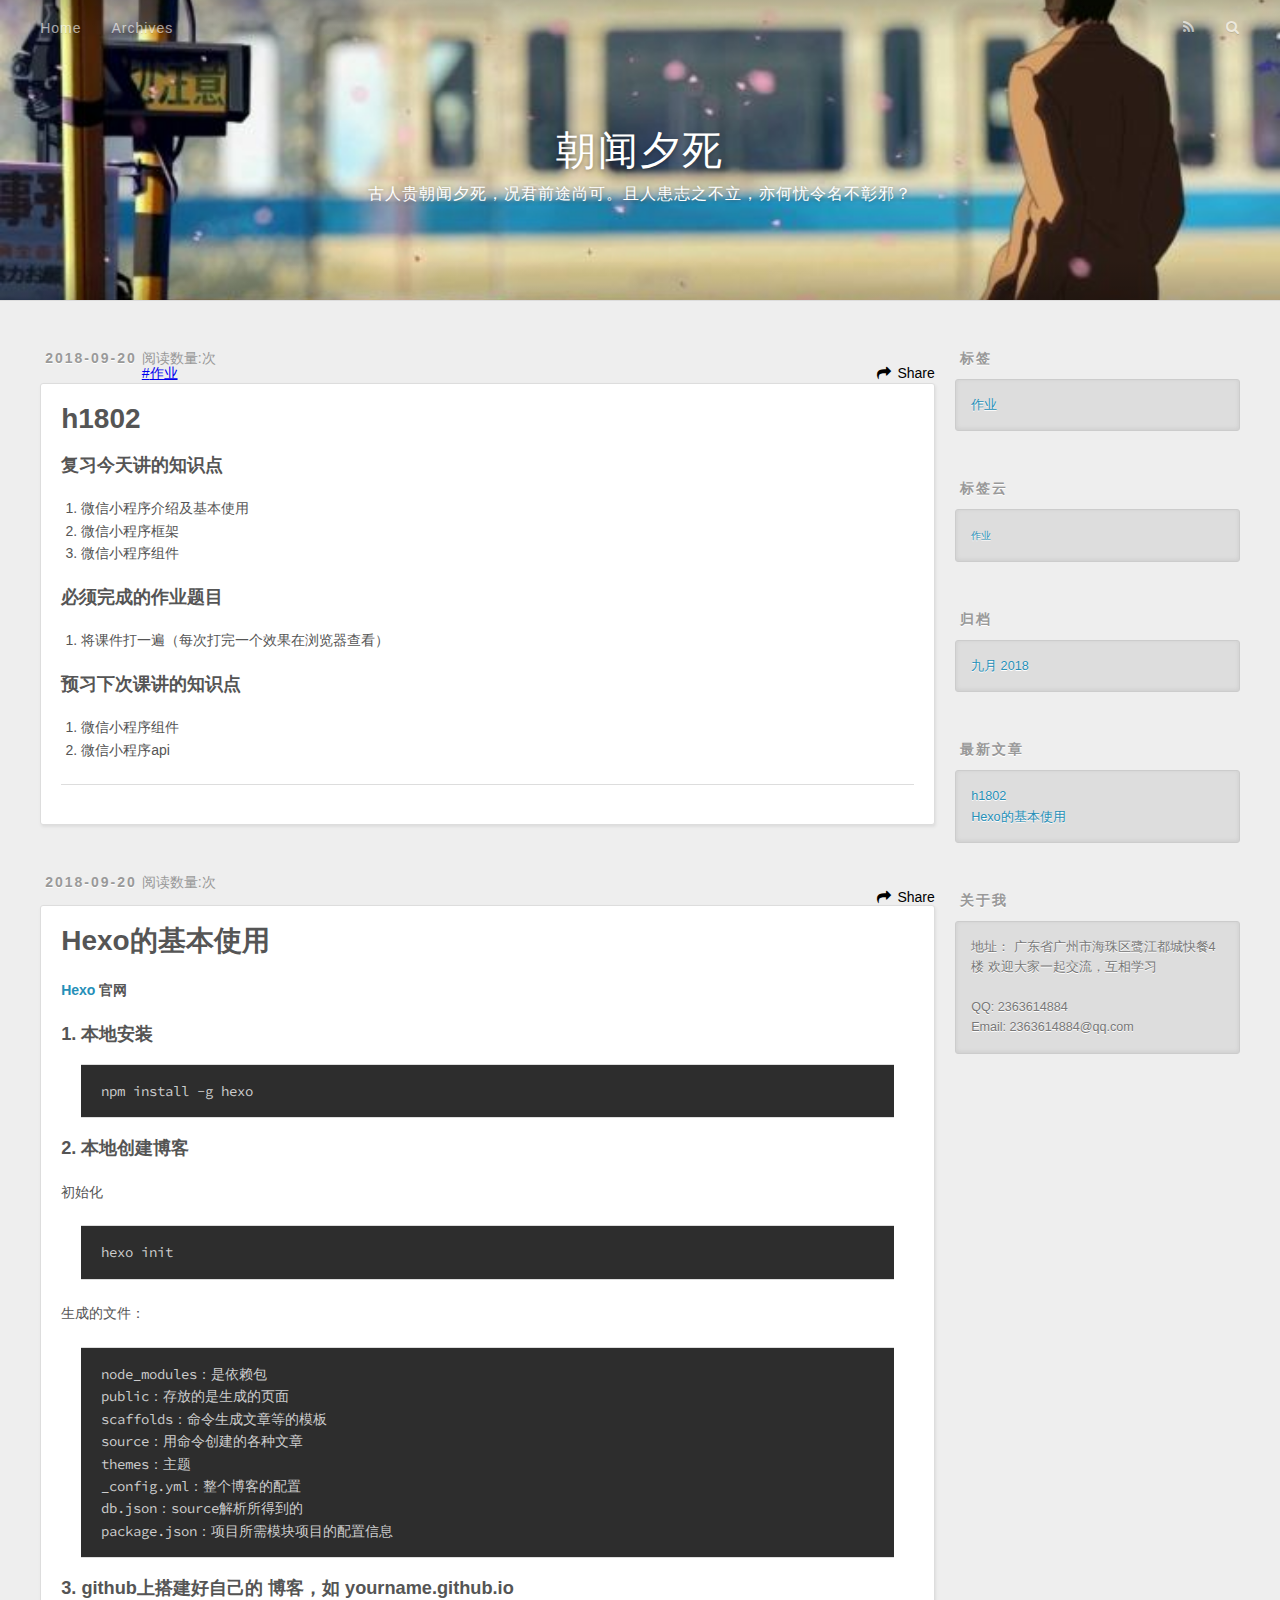
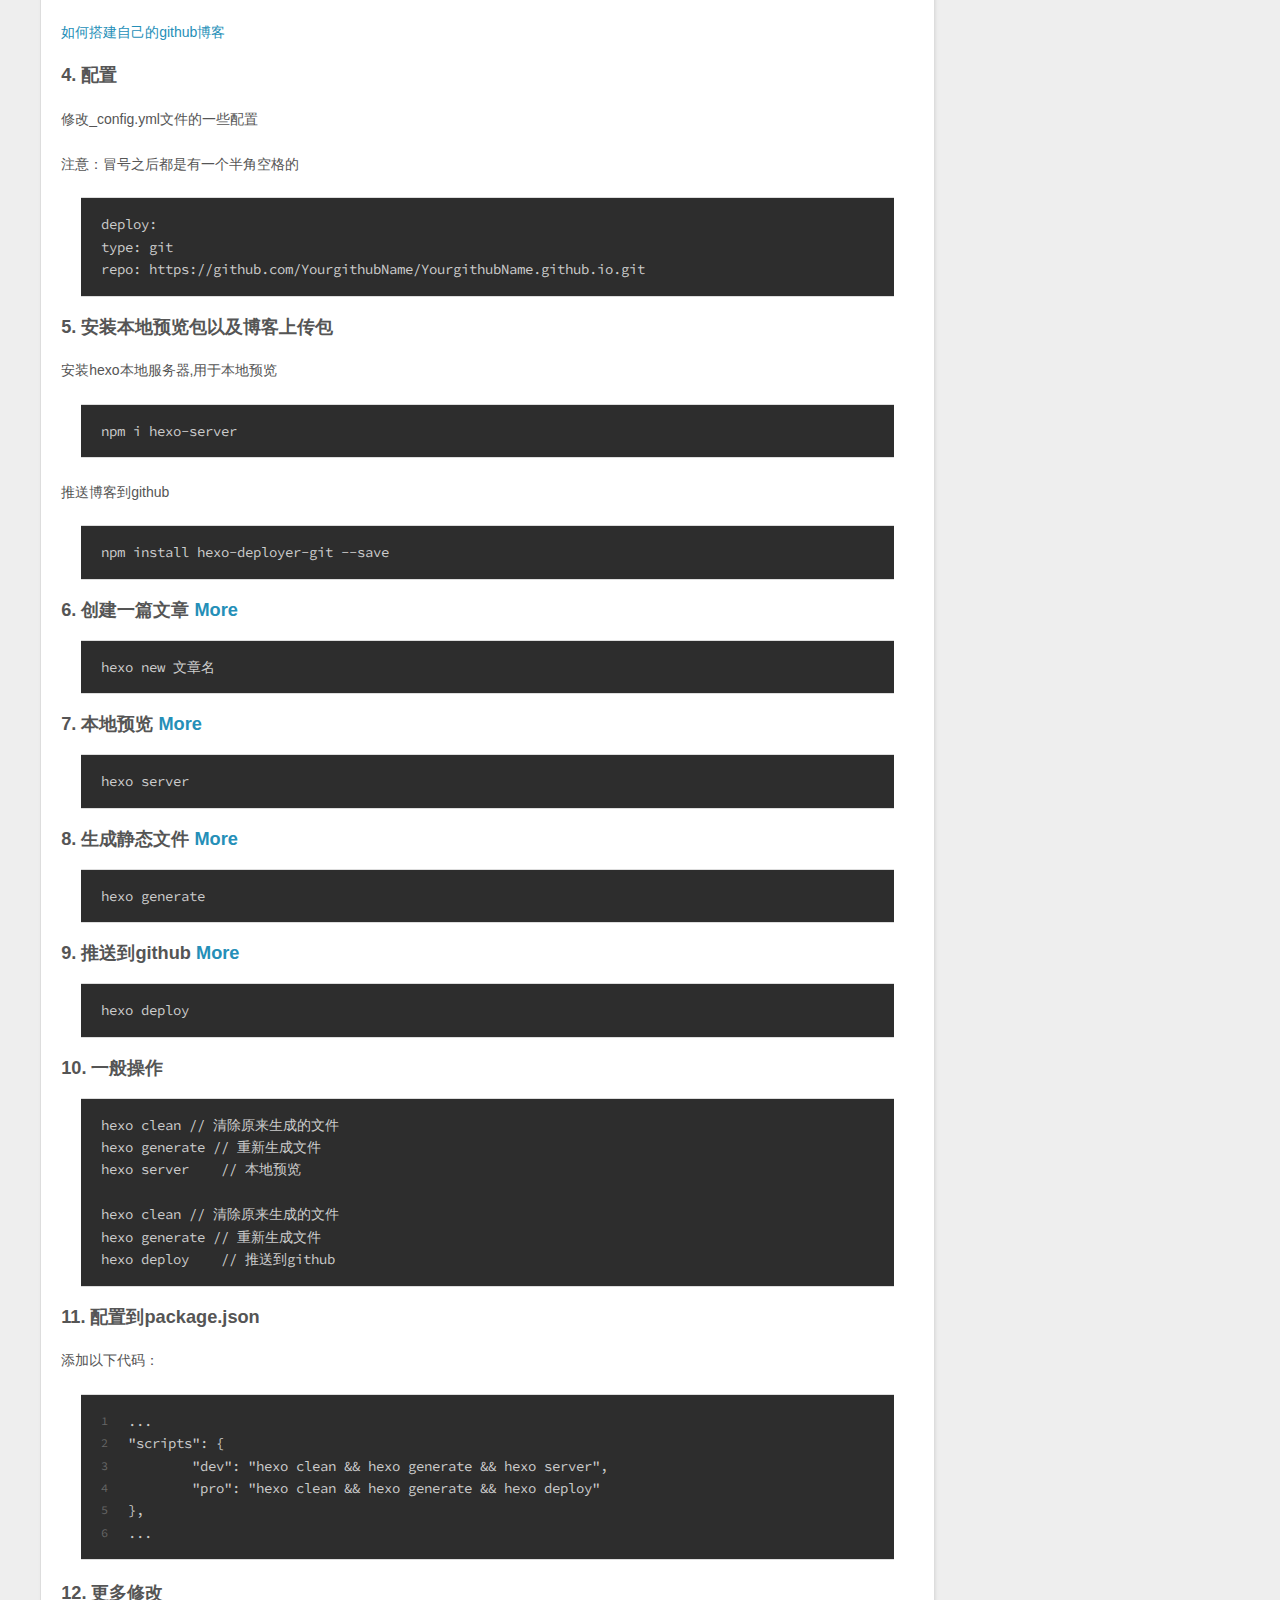
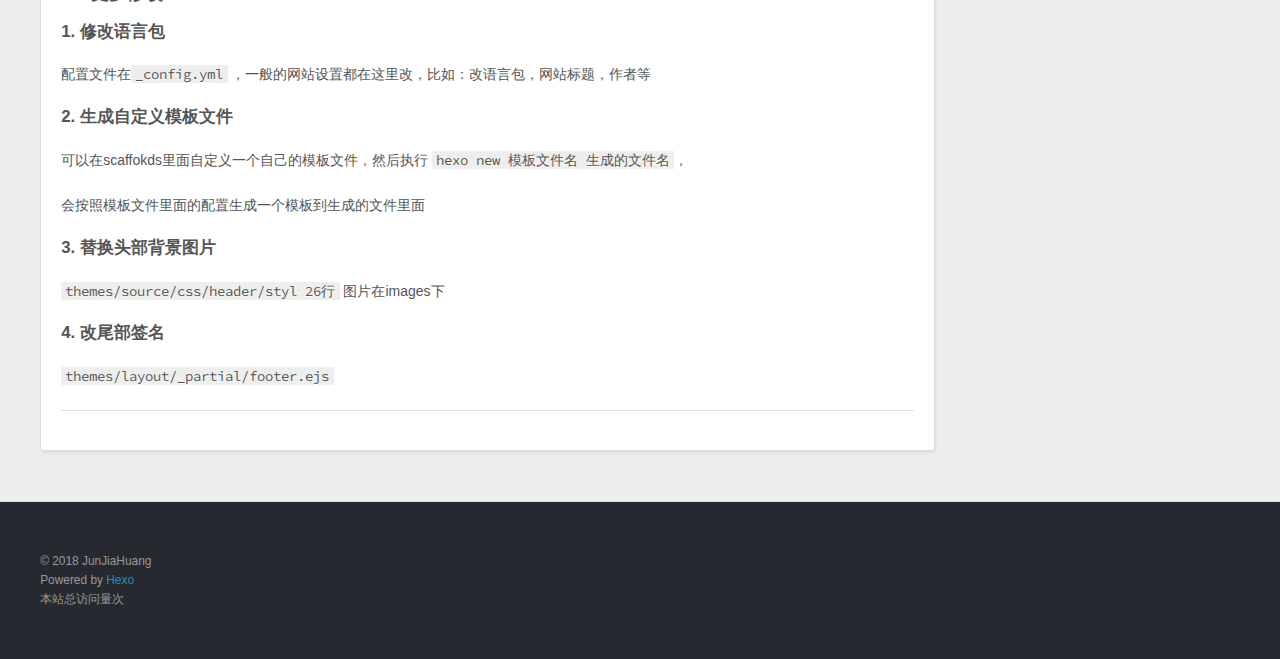
==== commit 1f1a0de9: "Site updated: 2018-09-21 03:36:47" ====
--- a/index.html
+++ b/index.html
@@ -88,10 +88,8 @@
     </div>
     
   <ul class="article-tag-list"><li class="article-tag-list-item"><a class="article-tag-list-link" href="/tags/作业/">作业</a></li></ul>
-
-    <div class="article-click">
-      <a data-url="https://oakeshuang.github.io/2018/09/20/作业/" data-id="cjmaylmq2000060izpmbe54d7" class="article-share-link">Share</a>
-    </div>
+ 
+    <a data-url="https://oakeshuang.github.io/2018/09/20/作业/" data-id="cjmaz91590001ogiz7u5nbc9f" class="article-share-link">Share</a>
   </div>
   <div class="article-inner">
     
@@ -160,10 +158,8 @@
     <div class="article-click">
     阅读数量:<span id="/2018/09/20/Hexo的基本使用/" class="leancloud_visitors" data-flag-title="Hexo的基本使用"></span>次
     </div>
-    
-    <div class="article-click">
-      <a data-url="https://oakeshuang.github.io/2018/09/20/Hexo的基本使用/" data-id="cjmaylmqx000160izi55ru4nl" class="article-share-link">Share</a>
-    </div>
+     
+    <a data-url="https://oakeshuang.github.io/2018/09/20/Hexo的基本使用/" data-id="cjmaz914e0000ogizh2hq3wz1" class="article-share-link">Share</a>
   </div>
   <div class="article-inner">
     
